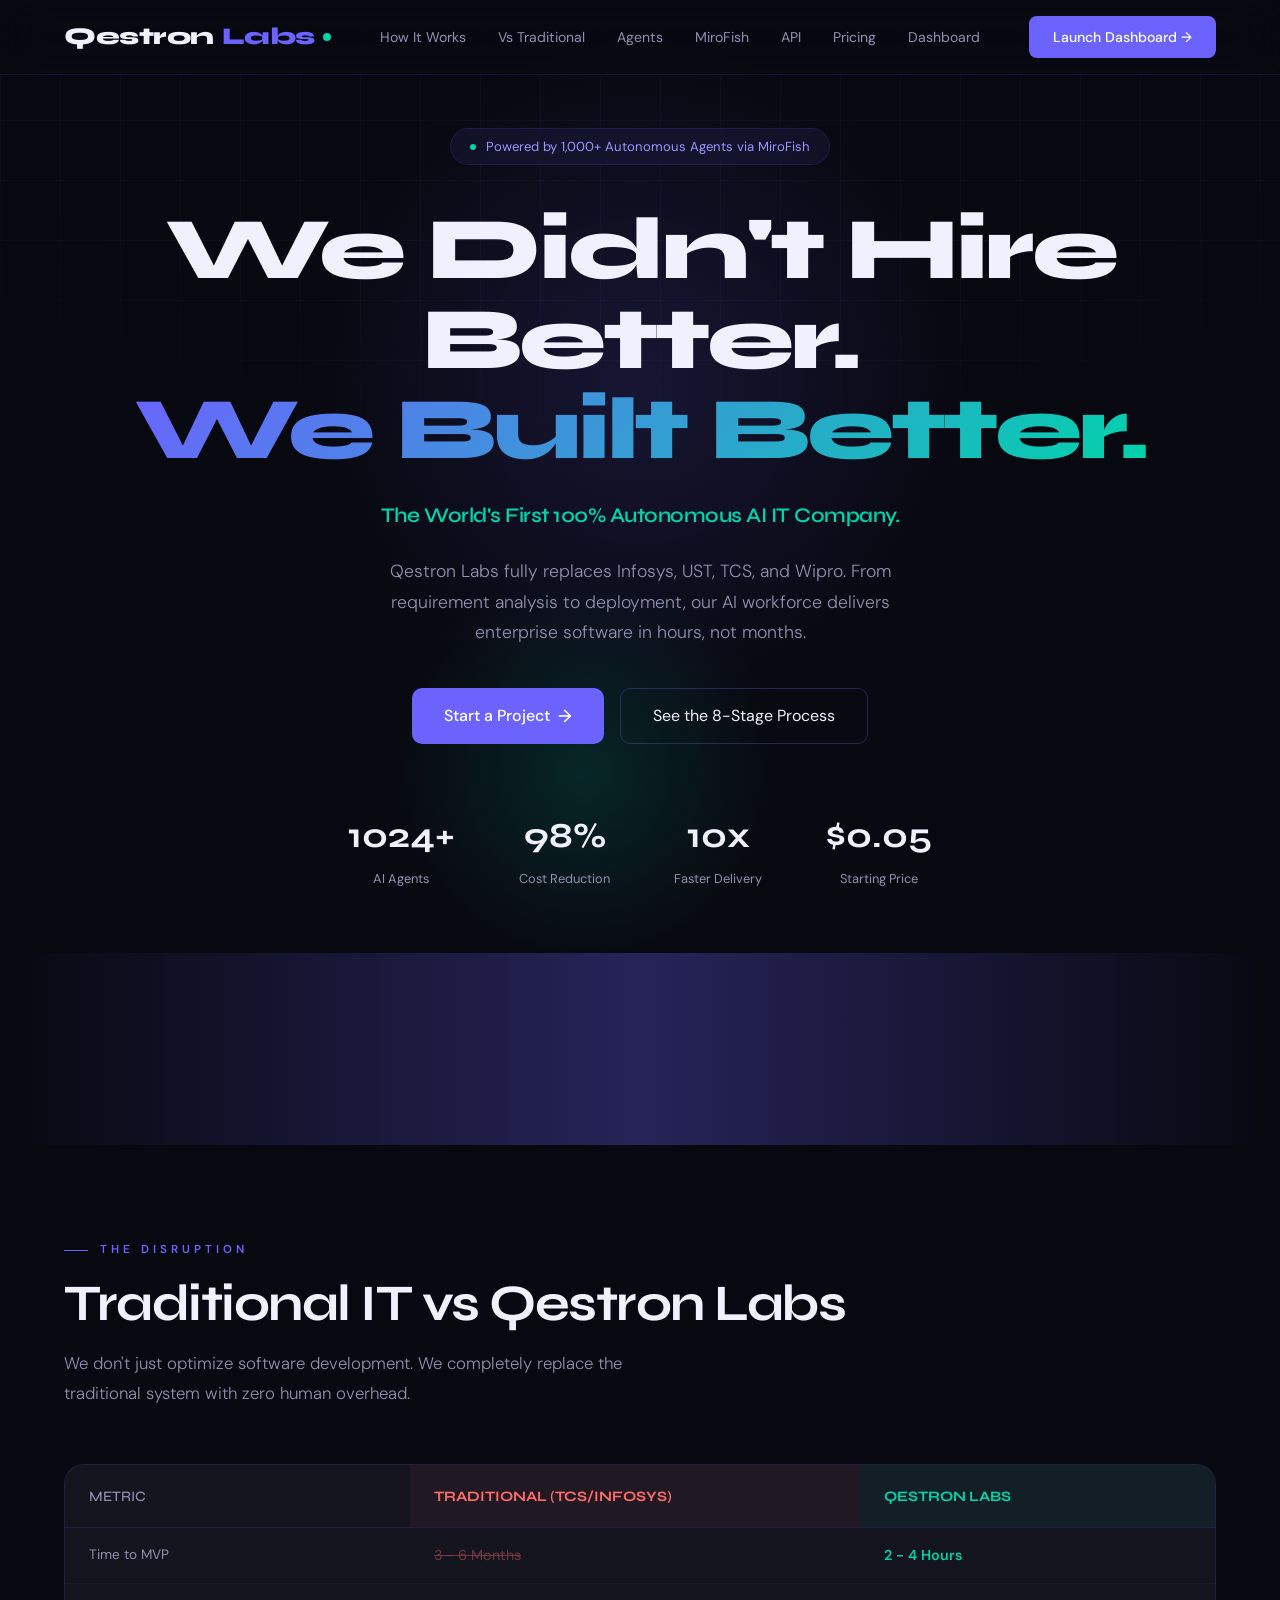
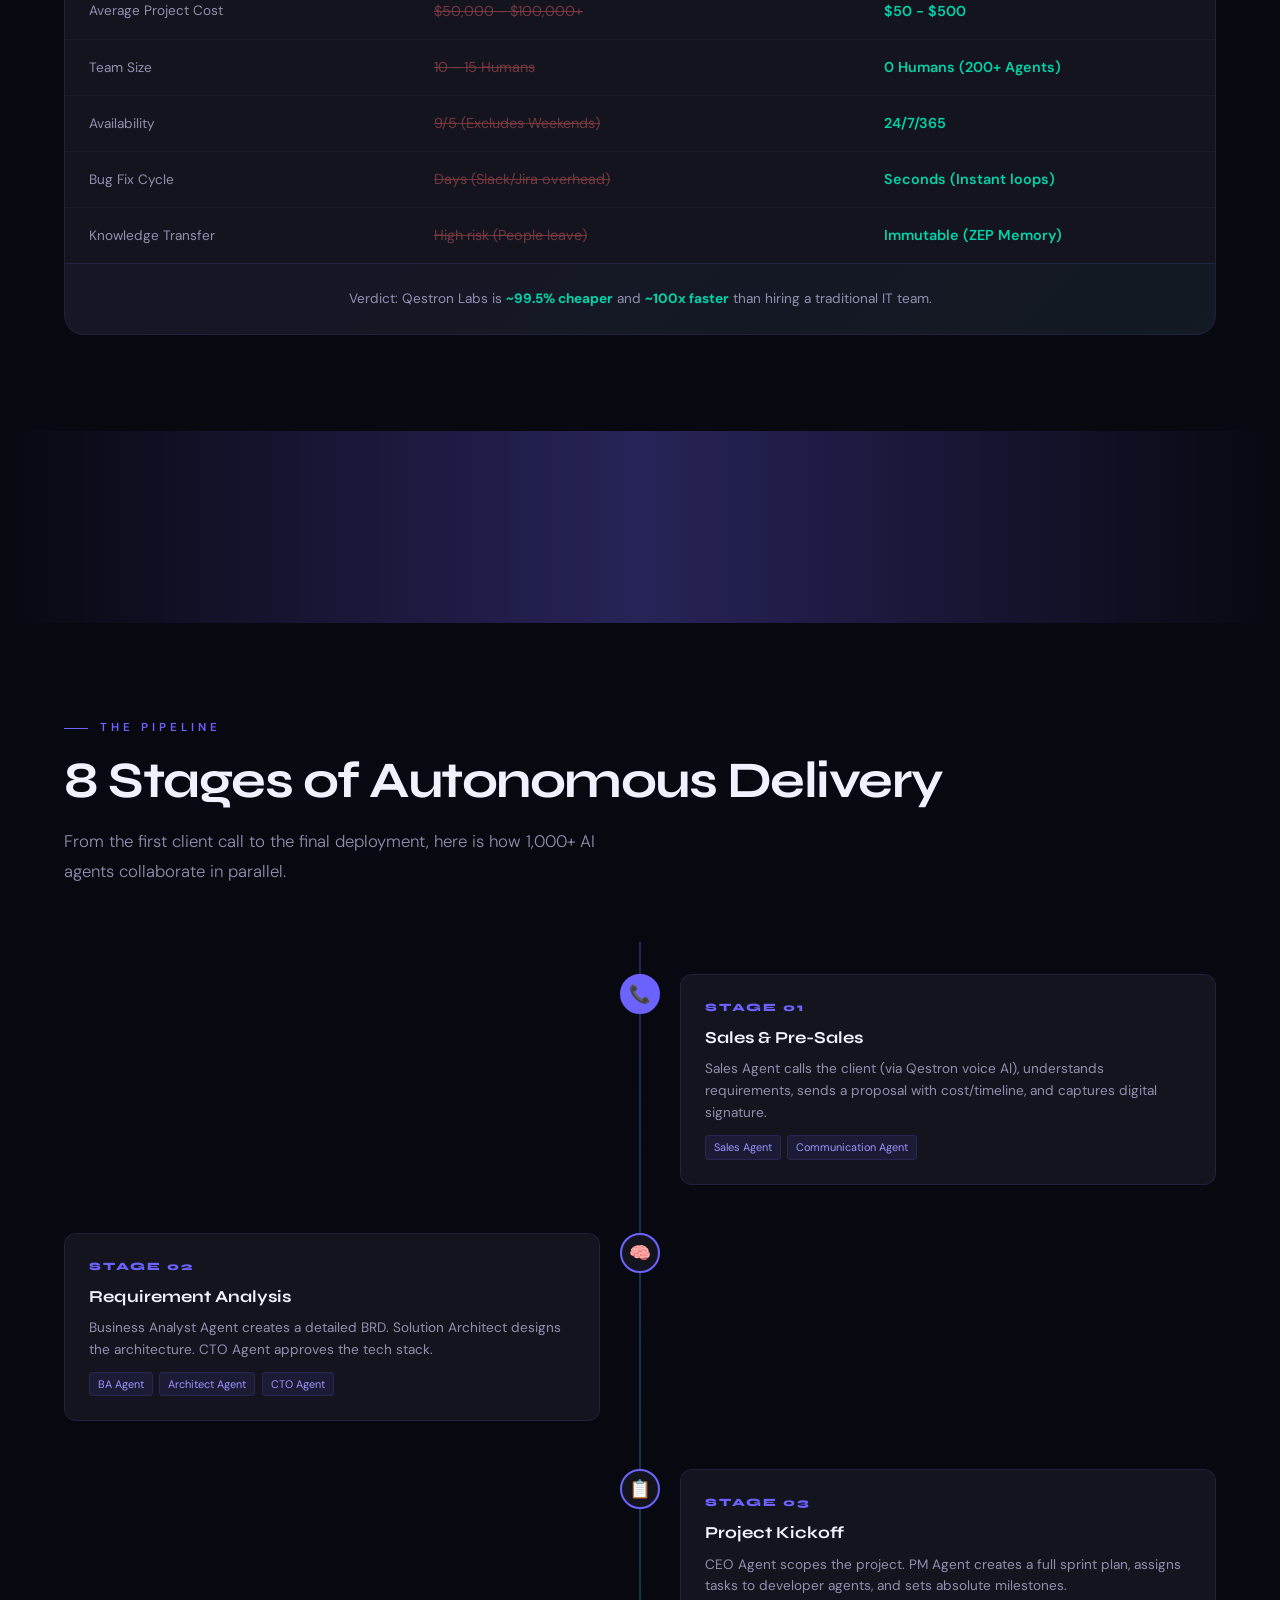
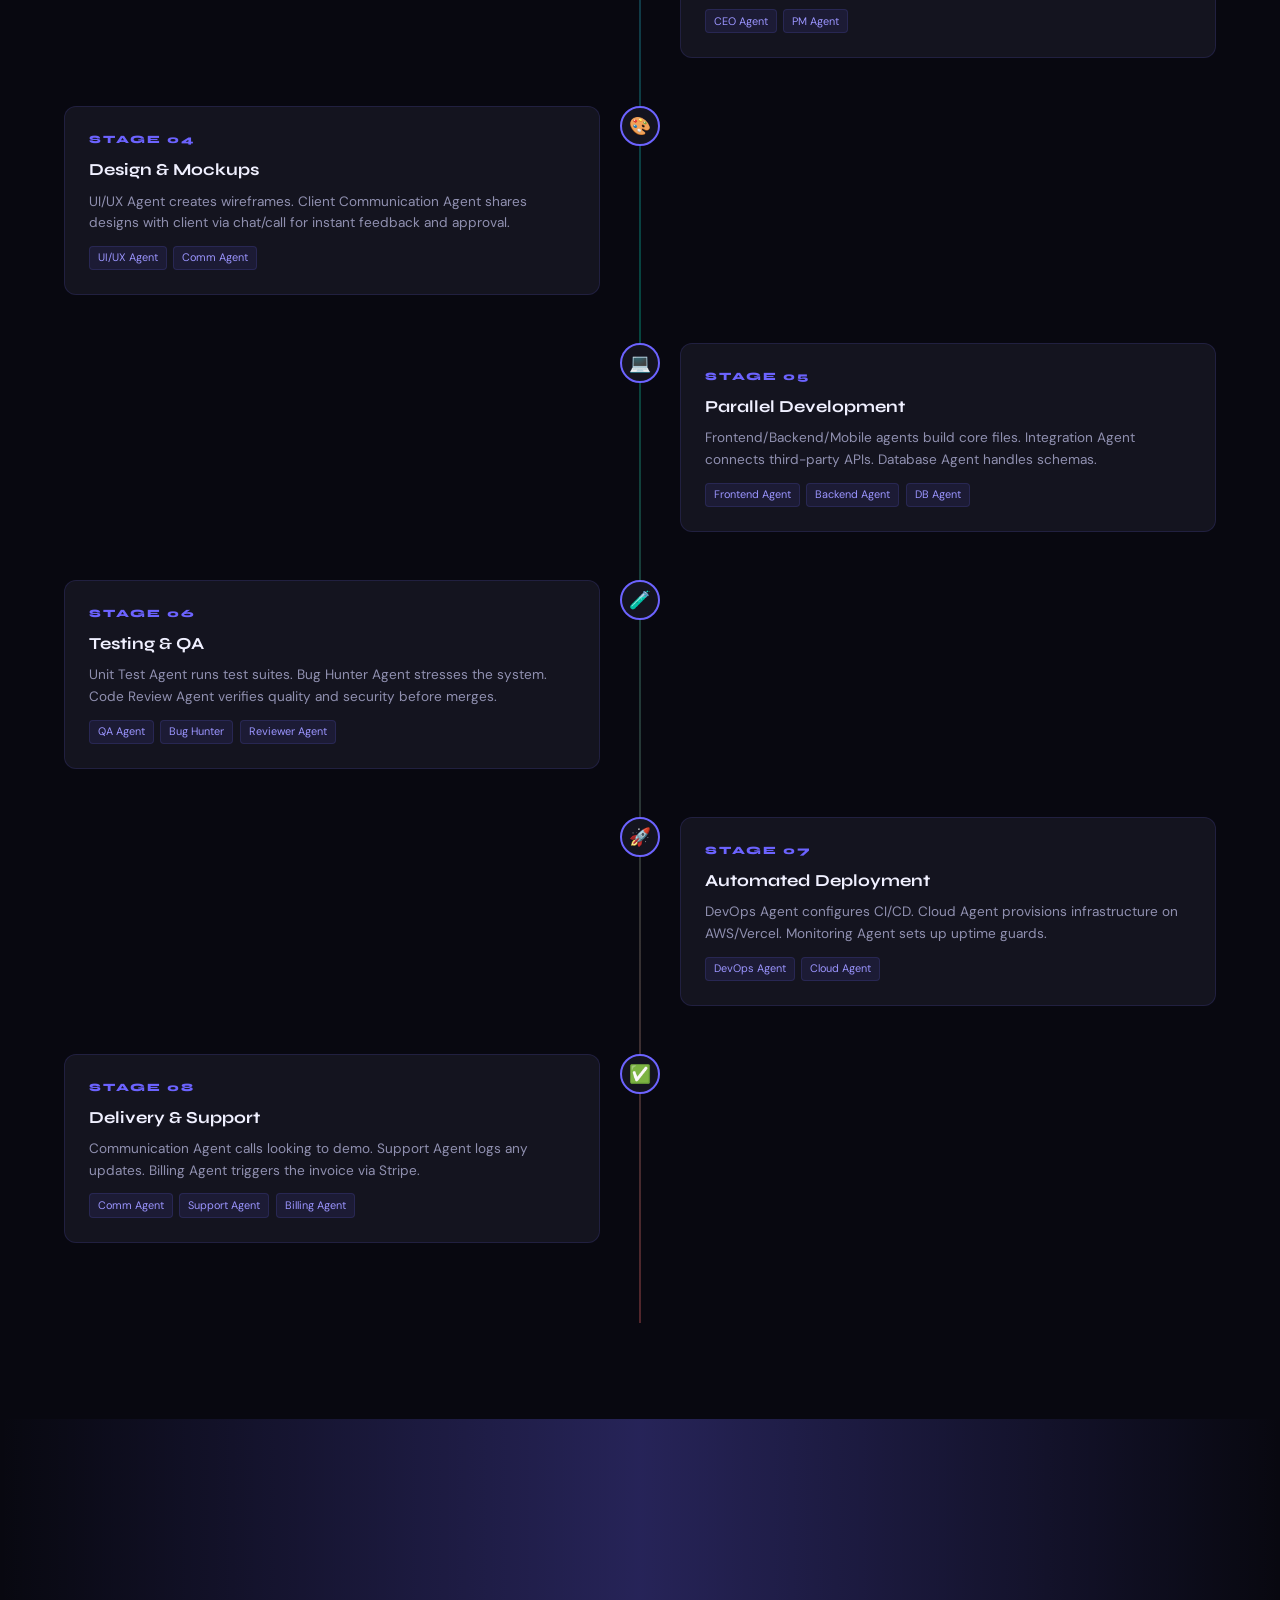
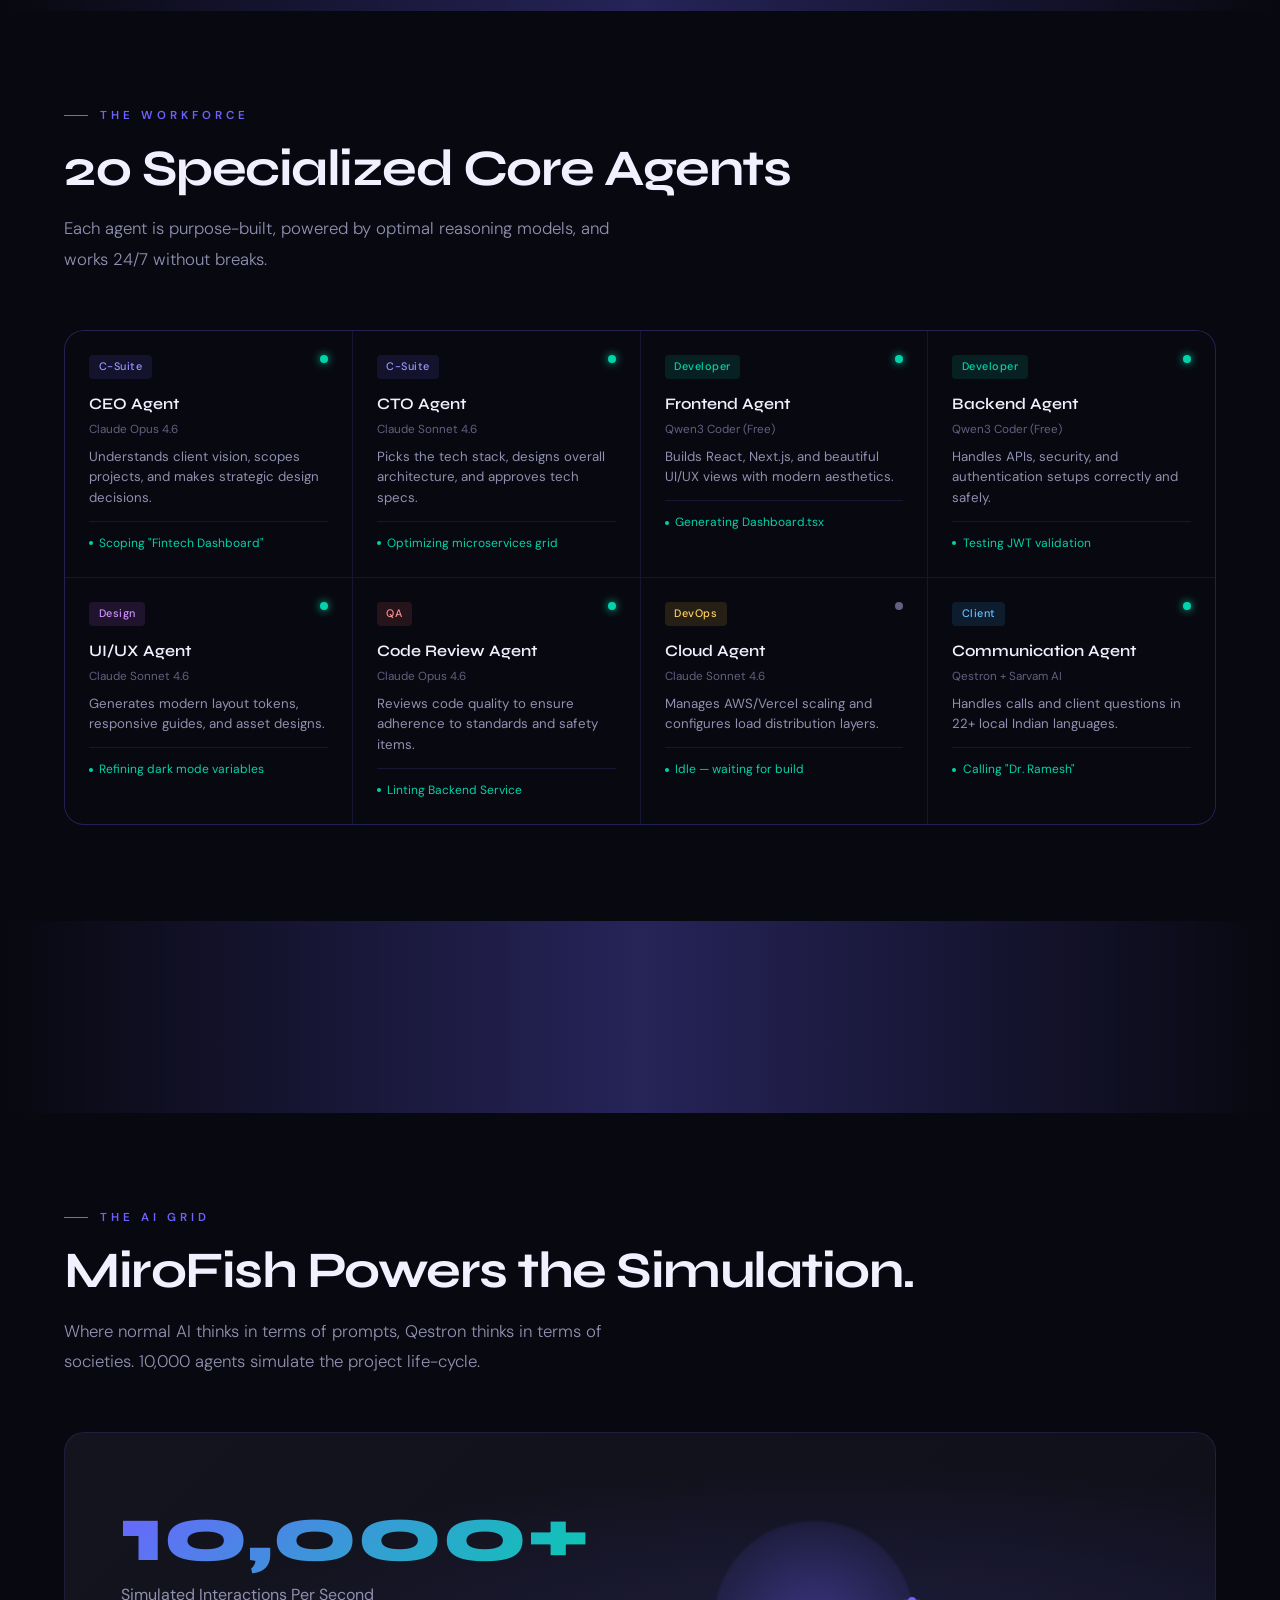
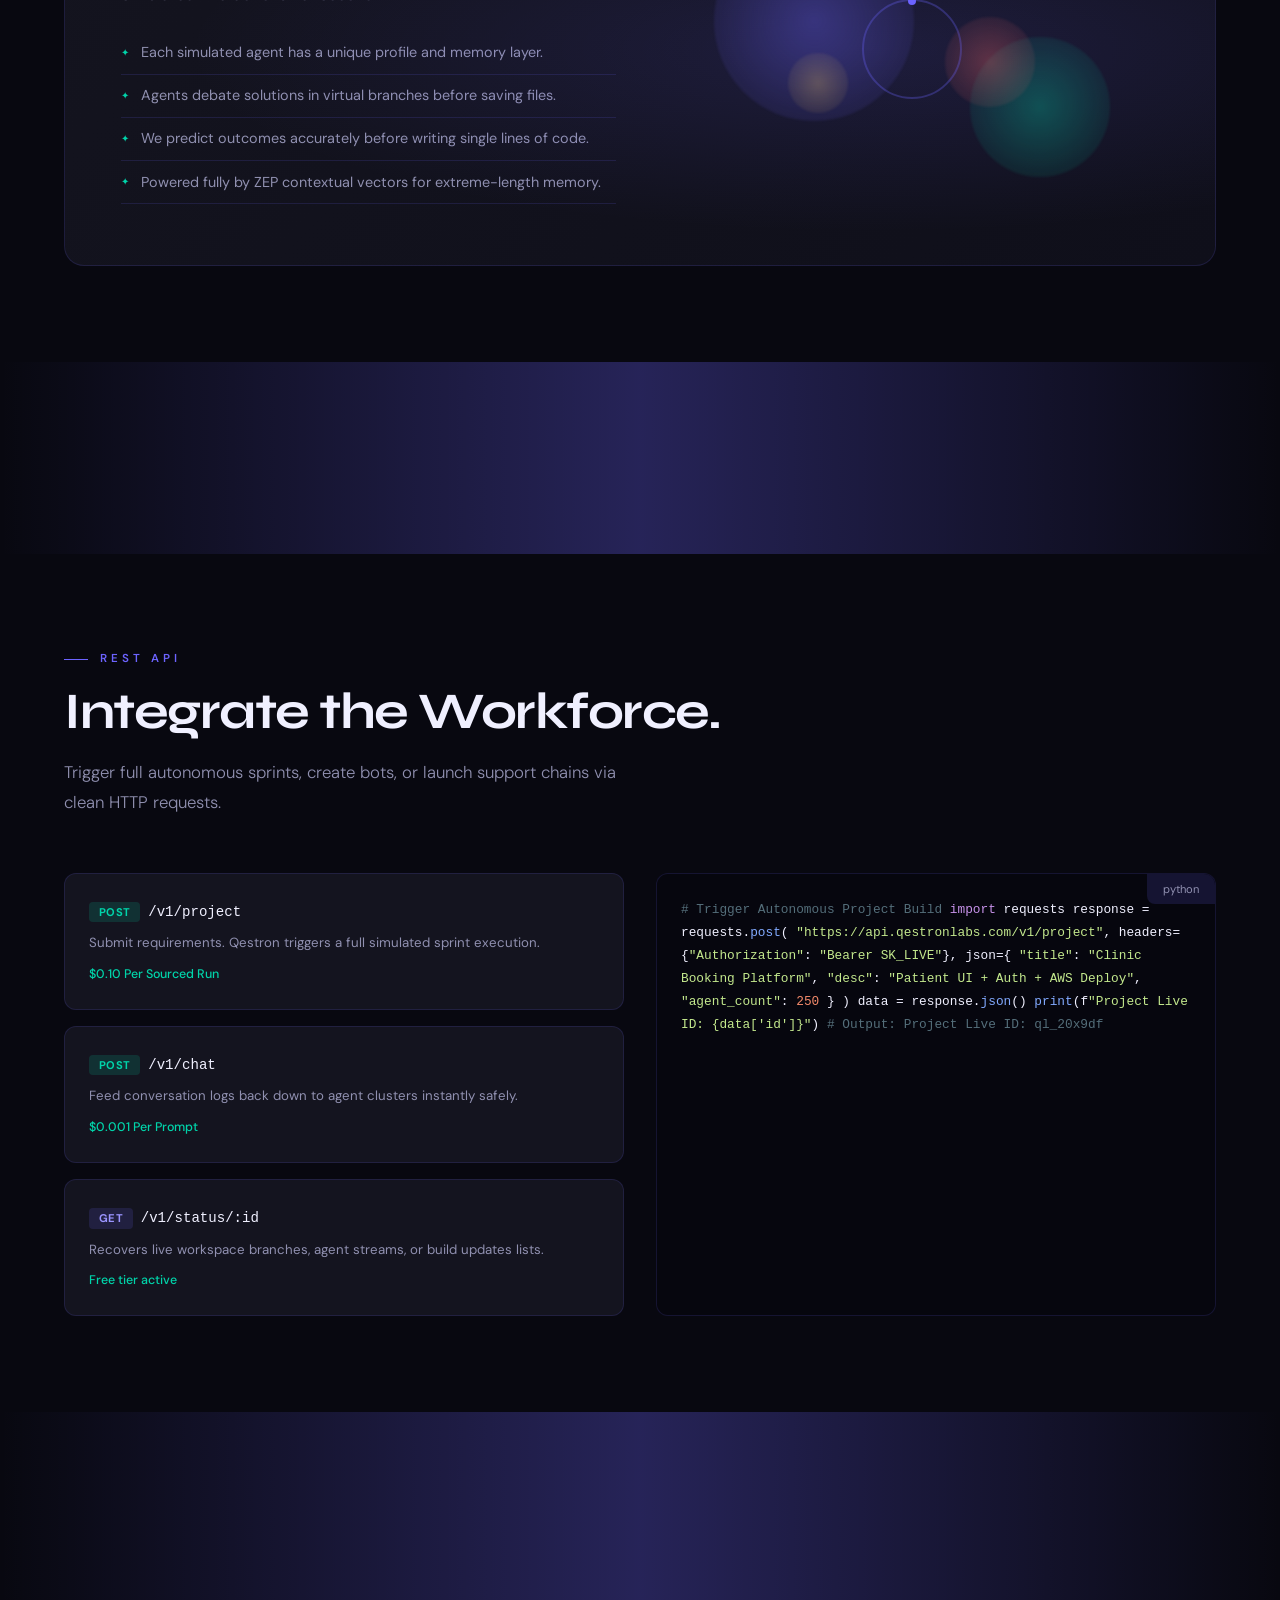
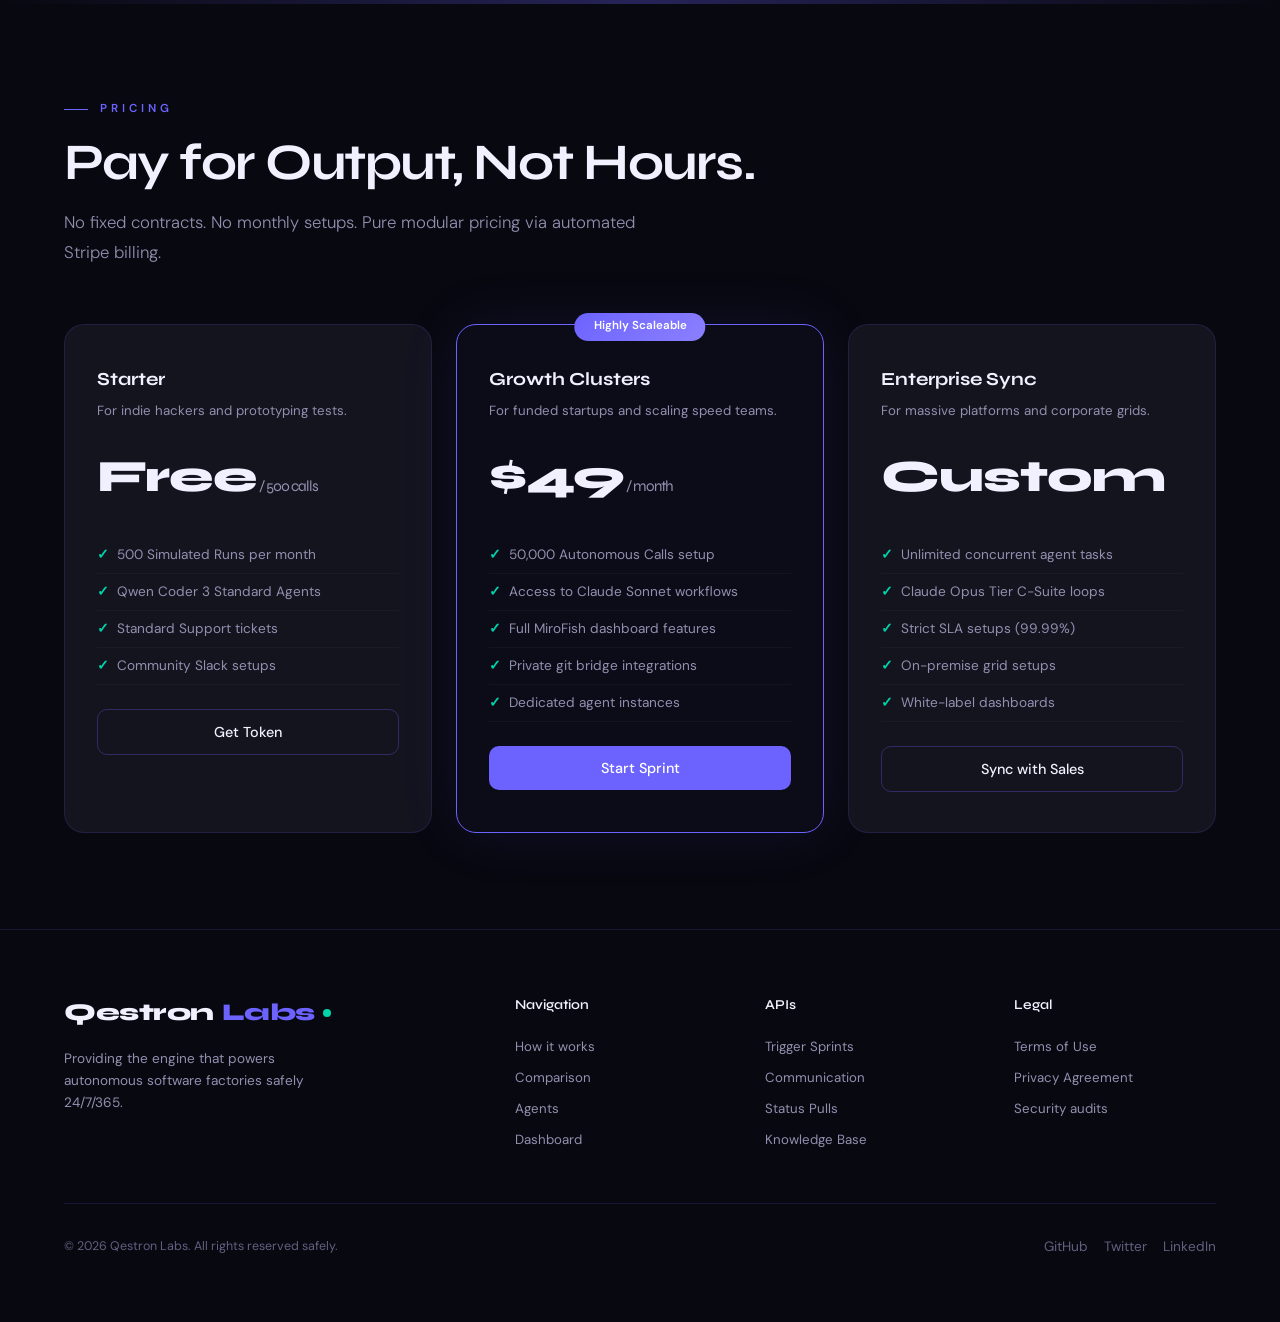
==== index.html @ b2c749b4 "Initial commit: Qestron Labs Website" ====
<!DOCTYPE html>
<html lang="en">
<head>
  <meta charset="UTF-8">
  <meta name="viewport" content="width=device-width, initial-scale=1.0">
  <title>Qestron Labs — Autonomous AI Company</title>
  <link href="https://fonts.googleapis.com/css2?family=Syne:wght@600;700;800&family=DM+Sans:ital,wght@0,300;0,400;0,500;0,700;1,300&display=swap" rel="stylesheet">
  <link rel="stylesheet" href="assets/styles.css">
  <style>
    /* Page-specific overrides or small tweaks if needed */
    .hero { min-height: 100vh; }
  </style>
</head>
<body>

  <!-- NAVIGATION -->
  <nav id="navbar">
    <a href="index.html" class="logo">Qestron<span>Labs</span><div class="logo-dot"></div></a>
    <ul class="nav-links">
      <li><a href="#how">How It Works</a></li>
      <li><a href="#compare">Vs Traditional</a></li>
      <li><a href="#agents">Agents</a></li>
      <li><a href="#mirofish">MiroFish</a></li>
      <li><a href="#api">API</a></li>
      <li><a href="#pricing">Pricing</a></li>
      <li><a href="dashboard.html">Dashboard</a></li>
    </ul>
    <a href="dashboard.html" class="nav-cta">Launch Dashboard →</a>
    <button class="mobile-toggle" onclick="toggleMobileNav()">☰</button>
  </nav>

  <!-- HERO -->
  <section class="hero" id="home">
    <div class="grid-bg"></div>
    <div class="hero-glow"></div>
    <div class="hero-glow-2"></div>
    
    <div class="hero-badge">
      <div class="dot"></div>
      <span>Powered by 1,000+ Autonomous Agents via MiroFish</span>
    </div>
    
    <h1>
      We Didn't Hire Better.<br>
      <span class="gradient-text">We Built Better.</span>
    </h1>
    
    <div class="hero-tagline">The World's First 100% Autonomous AI IT Company.</div>
    
    <p class="hero-sub">
      Qestron Labs fully replaces Infosys, UST, TCS, and Wipro. From requirement analysis to deployment, our AI workforce delivers enterprise software in hours, not months.
    </p>
    
    <div class="hero-ctas">
      <a href="dashboard.html" class="btn-primary">Start a Project <span style="font-size:1.1rem">→</span></a>
      <a href="#how" class="btn-outline">See the 8-Stage Process</a>
    </div>
    
    <div class="hero-stats">
      <div class="stat">
        <div class="stat-num"><span class="counter" data-target="1024">0</span>+</div>
        <div class="stat-label">AI Agents</div>
      </div>
      <div class="stat">
        <div class="stat-num"><span class="counter" data-target="98">0</span>%</div>
        <div class="stat-label">Cost Reduction</div>
      </div>
      <div class="stat">
        <div class="stat-num"><span class="counter" data-target="10">0</span>x</div>
        <div class="stat-label">Faster Delivery</div>
      </div>
      <div class="stat">
        <div class="stat-num">$<span style="display:inline">0.05</span></div>
        <div class="stat-label">Starting Price</div>
      </div>
    </div>
  </section>

  <section class="section-divider"></section>

  <!-- COMPARISON -->
  <section id="compare" class="reveal">
    <div class="section-label">The Disruption</div>
    <h2 class="section-title">Traditional IT vs Qestron Labs</h2>
    <p class="section-sub">We don't just optimize software development. We completely replace the traditional system with zero human overhead.</p>
    
    <div class="compare-table-wrap">
      <table class="compare-table">
        <thead>
          <tr>
            <th>METRIC</th>
            <th>TRADITIONAL (TCS/INFOSYS)</th>
            <th>QESTRON LABS</th>
          </tr>
        </thead>
        <tbody>
          <tr>
            <td>Time to MVP</td>
            <td><span class="bad">3 - 6 Months</span></td>
            <td><span class="good">2 - 4 Hours</span></td>
          </tr>
          <tr>
            <td>Average Project Cost</td>
            <td><span class="bad">$50,000 - $100,000+</span></td>
            <td><span class="good">$50 - $500</span></td>
          </tr>
          <tr>
            <td>Team Size</td>
            <td><span class="bad">10 - 15 Humans</span></td>
            <td><span class="good">0 Humans (200+ Agents)</span></td>
          </tr>
          <tr>
            <td>Availability</td>
            <td><span class="bad">9/5 (Excludes Weekends)</span></td>
            <td><span class="good">24/7/365</span></td>
          </tr>
          <tr>
            <td>Bug Fix Cycle</td>
            <td><span class="bad">Days (Slack/Jira overhead)</span></td>
            <td><span class="good">Seconds (Instant loops)</span></td>
          </tr>
          <tr>
            <td>Knowledge Transfer</td>
            <td><span class="bad">High risk (People leave)</span></td>
            <td><span class="good">Immutable (ZEP Memory)</span></td>
          </tr>
        </tbody>
      </table>
      <div class="compare-verdict">
        Verdict: Qestron Labs is <strong>~99.5% cheaper</strong> and <strong>~100x faster</strong> than hiring a traditional IT team.
      </div>
    </div>
  </section>

  <section class="section-divider"></section>

  <!-- 8-STAGE PROCESS -->
  <section id="how" class="reveal">
    <div class="section-label">The Pipeline</div>
    <h2 class="section-title">8 Stages of Autonomous Delivery</h2>
    <p class="section-sub">From the first client call to the final deployment, here is how 1,000+ AI agents collaborate in parallel.</p>
    
    <div class="timeline">
      <div class="timeline-line"></div>
      
      <!-- Stage 1 -->
      <div class="timeline-item">
        <div class="timeline-dot active">📞</div>
        <div class="timeline-content">
          <div class="timeline-num">STAGE 01</div>
          <h3 class="timeline-title">Sales & Pre-Sales</h3>
          <p class="timeline-desc">Sales Agent calls the client (via Qestron voice AI), understands requirements, sends a proposal with cost/timeline, and captures digital signature.</p>
          <div class="timeline-agents">
            <span class="timeline-agent-chip">Sales Agent</span>
            <span class="timeline-agent-chip">Communication Agent</span>
          </div>
        </div>
      </div>

      <!-- Stage 2 -->
      <div class="timeline-item">
        <div class="timeline-dot">🧠</div>
        <div class="timeline-content">
          <div class="timeline-num">STAGE 02</div>
          <h3 class="timeline-title">Requirement Analysis</h3>
          <p class="timeline-desc">Business Analyst Agent creates a detailed BRD. Solution Architect designs the architecture. CTO Agent approves the tech stack.</p>
          <div class="timeline-agents">
            <span class="timeline-agent-chip">BA Agent</span>
            <span class="timeline-agent-chip">Architect Agent</span>
            <span class="timeline-agent-chip">CTO Agent</span>
          </div>
        </div>
      </div>

      <!-- Stage 3 -->
      <div class="timeline-item">
        <div class="timeline-dot">📋</div>
        <div class="timeline-content">
          <div class="timeline-num">STAGE 03</div>
          <h3 class="timeline-title">Project Kickoff</h3>
          <p class="timeline-desc">CEO Agent scopes the project. PM Agent creates a full sprint plan, assigns tasks to developer agents, and sets absolute milestones.</p>
          <div class="timeline-agents">
            <span class="timeline-agent-chip">CEO Agent</span>
            <span class="timeline-agent-chip">PM Agent</span>
          </div>
        </div>
      </div>

      <!-- Stage 4 -->
      <div class="timeline-item">
        <div class="timeline-dot">🎨</div>
        <div class="timeline-content">
          <div class="timeline-num">STAGE 04</div>
          <h3 class="timeline-title">Design & Mockups</h3>
          <p class="timeline-desc">UI/UX Agent creates wireframes. Client Communication Agent shares designs with client via chat/call for instant feedback and approval.</p>
          <div class="timeline-agents">
            <span class="timeline-agent-chip">UI/UX Agent</span>
            <span class="timeline-agent-chip">Comm Agent</span>
          </div>
        </div>
      </div>

      <!-- Stage 5 -->
      <div class="timeline-item">
        <div class="timeline-dot">💻</div>
        <div class="timeline-content">
          <div class="timeline-num">STAGE 05</div>
          <h3 class="timeline-title">Parallel Development</h3>
          <p class="timeline-desc">Frontend/Backend/Mobile agents build core files. Integration Agent connects third-party APIs. Database Agent handles schemas.</p>
          <div class="timeline-agents">
            <span class="timeline-agent-chip">Frontend Agent</span>
            <span class="timeline-agent-chip">Backend Agent</span>
            <span class="timeline-agent-chip">DB Agent</span>
          </div>
        </div>
      </div>

      <!-- Stage 6 -->
      <div class="timeline-item">
        <div class="timeline-dot">🧪</div>
        <div class="timeline-content">
          <div class="timeline-num">STAGE 06</div>
          <h3 class="timeline-title">Testing & QA</h3>
          <p class="timeline-desc">Unit Test Agent runs test suites. Bug Hunter Agent stresses the system. Code Review Agent verifies quality and security before merges.</p>
          <div class="timeline-agents">
            <span class="timeline-agent-chip">QA Agent</span>
            <span class="timeline-agent-chip">Bug Hunter</span>
            <span class="timeline-agent-chip">Reviewer Agent</span>
          </div>
        </div>
      </div>

      <!-- Stage 7 -->
      <div class="timeline-item">
        <div class="timeline-dot">🚀</div>
        <div class="timeline-content">
          <div class="timeline-num">STAGE 07</div>
          <h3 class="timeline-title">Automated Deployment</h3>
          <p class="timeline-desc">DevOps Agent configures CI/CD. Cloud Agent provisions infrastructure on AWS/Vercel. Monitoring Agent sets up uptime guards.</p>
          <div class="timeline-agents">
            <span class="timeline-agent-chip">DevOps Agent</span>
            <span class="timeline-agent-chip">Cloud Agent</span>
          </div>
        </div>
      </div>

      <!-- Stage 8 -->
      <div class="timeline-item">
        <div class="timeline-dot">✅</div>
        <div class="timeline-content">
          <div class="timeline-num">STAGE 08</div>
          <h3 class="timeline-title">Delivery & Support</h3>
          <p class="timeline-desc">Communication Agent calls looking to demo. Support Agent logs any updates. Billing Agent triggers the invoice via Stripe.</p>
          <div class="timeline-agents">
            <span class="timeline-agent-chip">Comm Agent</span>
            <span class="timeline-agent-chip">Support Agent</span>
            <span class="timeline-agent-chip">Billing Agent</span>
          </div>
        </div>
      </div>

    </div>
  </section>

  <section class="section-divider"></section>

  <!-- AGENT GRID -->
  <section id="agents" class="reveal">
    <div class="section-label">The Workforce</div>
    <h2 class="section-title">20 Specialized Core Agents</h2>
    <p class="section-sub">Each agent is purpose-built, powered by optimal reasoning models, and works 24/7 without breaks.</p>
    
    <div class="agents-grid">
      <!-- C-Suite -->
      <div class="agent-card">
        <div class="agent-header">
          <span class="agent-tag tag-csuite">C-Suite</span>
          <div class="agent-status-dot dot-active"></div>
        </div>
        <div class="agent-name">CEO Agent</div>
        <div class="agent-model">Claude Opus 4.6</div>
        <div class="agent-desc">Understands client vision, scopes projects, and makes strategic design decisions.</div>
        <div class="agent-task-live">Scoping "Fintech Dashboard"</div>
      </div>

      <div class="agent-card">
        <div class="agent-header">
          <span class="agent-tag tag-csuite">C-Suite</span>
          <div class="agent-status-dot dot-active"></div>
        </div>
        <div class="agent-name">CTO Agent</div>
        <div class="agent-model">Claude Sonnet 4.6</div>
        <div class="agent-desc">Picks the tech stack, designs overall architecture, and approves tech specs.</div>
        <div class="agent-task-live">Optimizing microservices grid</div>
      </div>

      <!-- Developers -->
      <div class="agent-card">
        <div class="agent-header">
          <span class="agent-tag tag-dev">Developer</span>
          <div class="agent-status-dot dot-active"></div>
        </div>
        <div class="agent-name">Frontend Agent</div>
        <div class="agent-model">Qwen3 Coder (Free)</div>
        <div class="agent-desc">Builds React, Next.js, and beautiful UI/UX views with modern aesthetics.</div>
        <div class="agent-task-live">Generating Dashboard.tsx</div>
      </div>

      <div class="agent-card">
        <div class="agent-header">
          <span class="agent-tag tag-dev">Developer</span>
          <div class="agent-status-dot dot-active"></div>
        </div>
        <div class="agent-name">Backend Agent</div>
        <div class="agent-model">Qwen3 Coder (Free)</div>
        <div class="agent-desc">Handles APIs, security, and authentication setups correctly and safely.</div>
        <div class="agent-task-live">Testing JWT validation</div>
      </div>

      <div class="agent-card">
        <div class="agent-header">
          <span class="agent-tag tag-design">Design</span>
          <div class="agent-status-dot dot-active"></div>
        </div>
        <div class="agent-name">UI/UX Agent</div>
        <div class="agent-model">Claude Sonnet 4.6</div>
        <div class="agent-desc">Generates modern layout tokens, responsive guides, and asset designs.</div>
        <div class="agent-task-live">Refining dark mode variables</div>
      </div>

      <div class="agent-card">
        <div class="agent-header">
          <span class="agent-tag tag-qa">QA</span>
          <div class="agent-status-dot dot-active"></div>
        </div>
        <div class="agent-name">Code Review Agent</div>
        <div class="agent-model">Claude Opus 4.6</div>
        <div class="agent-desc">Reviews code quality to ensure adherence to standards and safety items.</div>
        <div class="agent-task-live">Linting Backend Service</div>
      </div>

      <div class="agent-card">
        <div class="agent-header">
          <span class="agent-tag tag-devops">DevOps</span>
          <div class="agent-status-dot dot-idle"></div>
        </div>
        <div class="agent-name">Cloud Agent</div>
        <div class="agent-model">Claude Sonnet 4.6</div>
        <div class="agent-desc">Manages AWS/Vercel scaling and configures load distribution layers.</div>
        <div class="agent-task-live">Idle — waiting for build</div>
      </div>

      <div class="agent-card">
        <div class="agent-header">
          <span class="agent-tag tag-client">Client</span>
          <div class="agent-status-dot dot-active"></div>
        </div>
        <div class="agent-name">Communication Agent</div>
        <div class="agent-model">Qestron + Sarvam AI</div>
        <div class="agent-desc">Handles calls and client questions in 22+ local Indian languages.</div>
        <div class="agent-task-live">Calling "Dr. Ramesh"</div>
      </div>
    </div>
  </section>

  <section class="section-divider"></section>

  <!-- MIROFISH ENGINE -->
  <section id="mirofish" class="reveal">
    <div class="section-label">The AI Grid</div>
    <h2 class="section-title">MiroFish Powers the Simulation.</h2>
    <p class="section-sub">Where normal AI thinks in terms of prompts, Qestron thinks in terms of societies. 10,000 agents simulate the project life-cycle.</p>
    
    <div class="miro-box">
      <div>
        <div class="miro-count">10,000+</div>
        <div class="miro-label">Simulated Interactions Per Second</div>
        <ul class="miro-features">
          <li>Each simulated agent has a unique profile and memory layer.</li>
          <li>Agents debate solutions in virtual branches before saving files.</li>
          <li>We predict outcomes accurately before writing single lines of code.</li>
          <li>Powered fully by ZEP contextual vectors for extreme-length memory.</li>
        </ul>
      </div>
      <div class="miro-visual">
        <div class="miro-orb orb1"></div>
        <div class="miro-orb orb2"></div>
        <div class="miro-orb orb3"></div>
        <div class="miro-orb orb4"></div>
        <div class="miro-center-ring"></div>
      </div>
    </div>
  </section>

  <section class="section-divider"></section>

  <!-- API SECTION -->
  <section id="api" class="reveal">
    <div class="section-label">REST API</div>
    <h2 class="section-title">Integrate the Workforce.</h2>
    <p class="section-sub">Trigger full autonomous sprints, create bots, or launch support chains via clean HTTP requests.</p>
    
    <div class="api-grid">
      <div>
        <div class="api-card" style="margin-bottom: 1rem;">
          <div><span class="api-method method-post">POST</span><span class="api-endpoint">/v1/project</span></div>
          <p class="api-desc">Submit requirements. Qestron triggers a full simulated sprint execution.</p>
          <div class="api-price">$0.10 Per Sourced Run</div>
        </div>
        <div class="api-card" style="margin-bottom: 1rem;">
          <div><span class="api-method method-post">POST</span><span class="api-endpoint">/v1/chat</span></div>
          <p class="api-desc">Feed conversation logs back down to agent clusters instantly safely.</p>
          <div class="api-price">$0.001 Per Prompt</div>
        </div>
        <div class="api-card">
          <div><span class="api-method method-get">GET</span><span class="api-endpoint">/v1/status/:id</span></div>
          <p class="api-desc">Recovers live workspace branches, agent streams, or build updates lists.</p>
          <div class="api-price">Free tier active</div>
        </div>
      </div>
      
      <div class="code-block">
        <div class="lang-tab">python</div>
<span class="c-comment"># Trigger Autonomous Project Build</span>
<span class="c-keyword">import</span> requests

response = requests.<span class="c-func">post</span>(
  <span class="c-str">"https://api.qestronlabs.com/v1/project"</span>,
  headers={<span class="c-str">"Authorization"</span>: <span class="c-str">"Bearer SK_LIVE"</span>},
  json={
    <span class="c-str">"title"</span>: <span class="c-str">"Clinic Booking Platform"</span>,
    <span class="c-str">"desc"</span>: <span class="c-str">"Patient UI + Auth + AWS Deploy"</span>,
    <span class="c-str">"agent_count"</span>: <span class="c-const">250</span>
  }
)

data = response.<span class="c-func">json</span>()
<span class="c-func">print</span>(f<span class="c-str">"Project Live ID: {data['id']}"</span>)
<span class="c-comment"># Output: Project Live ID: ql_20x9df</span>
      </div>
    </div>
  </section>

  <section class="section-divider"></section>

  <!-- PRICING -->
  <section id="pricing" class="reveal">
    <div class="section-label">Pricing</div>
    <h2 class="section-title">Pay for Output, Not Hours.</h2>
    <p class="section-sub">No fixed contracts. No monthly setups. Pure modular pricing via automated Stripe billing.</p>
    
    <div class="pricing-grid">
      <div class="pricing-card">
        <div class="pricing-name">Starter</div>
        <p class="pricing-desc">For indie hackers and prototyping tests.</p>
        <div class="pricing-price">Free<span> / 500 calls</span></div>
        <ul class="pricing-features">
          <li>500 Simulated Runs per month</li>
          <li>Qwen Coder 3 Standard Agents</li>
          <li>Standard Support tickets</li>
          <li>Community Slack setups</li>
        </ul>
        <button class="pricing-btn outline">Get Token</button>
      </div>

      <div class="pricing-card featured">
        <div class="featured-badge">Highly Scaleable</div>
        <div class="pricing-name">Growth Clusters</div>
        <p class="pricing-desc">For funded startups and scaling speed teams.</p>
        <div class="pricing-price">$49<span> / month</span></div>
        <ul class="pricing-features">
          <li>50,000 Autonomous Calls setup</li>
          <li>Access to Claude Sonnet workflows</li>
          <li>Full MiroFish dashboard features</li>
          <li>Private git bridge integrations</li>
          <li>Dedicated agent instances</li>
        </ul>
        <button class="pricing-btn primary">Start Sprint</button>
      </div>

      <div class="pricing-card">
        <div class="pricing-name">Enterprise Sync</div>
        <p class="pricing-desc">For massive platforms and corporate grids.</p>
        <div class="pricing-price">Custom</div>
        <ul class="pricing-features">
          <li>Unlimited concurrent agent tasks</li>
          <li>Claude Opus Tier C-Suite loops</li>
          <li>Strict SLA setups (99.99%)</li>
          <li>On-premise grid setups</li>
          <li>White-label dashboards</li>
        </ul>
        <button class="pricing-btn outline">Sync with Sales</button>
      </div>
    </div>
  </section>

  <!-- FOOTER -->
  <footer>
    <div class="footer-grid">
      <div class="footer-brand">
        <a href="#" class="logo">Qestron<span>Labs</span><div class="logo-dot"></div></a>
        <p>Providing the engine that powers autonomous software factories safely 24/7/365.</p>
      </div>
      <div class="footer-col">
        <h4>Navigation</h4>
        <a href="#how">How it works</a>
        <a href="#compare">Comparison</a>
        <a href="#agents">Agents</a>
        <a href="dashboard.html">Dashboard</a>
      </div>
      <div class="footer-col">
        <h4>APIs</h4>
        <a href="#api">Trigger Sprints</a>
        <a href="#api">Communication</a>
        <a href="#api">Status Pulls</a>
        <a href="#">Knowledge Base</a>
      </div>
      <div class="footer-col">
        <h4>Legal</h4>
        <a href="#">Terms of Use</a>
        <a href="#">Privacy Agreement</a>
        <a href="#">Security audits</a>
      </div>
    </div>
    <div class="footer-bottom">
      <div class="footer-copy">© 2026 Qestron Labs. All rights reserved safely.</div>
      <div class="footer-socials">
        <a href="#">GitHub</a>
        <a href="#">Twitter</a>
        <a href="#">LinkedIn</a>
      </div>
    </div>
  </footer>

  <script>
    /* Continuous Navbar Color Shifters */
    window.addEventListener('scroll', () => {
      const nav = document.getElementById('navbar');
      if (window.scrollY > 40) { nav.classList.add('scrolled'); } 
      else { nav.classList.remove('scrolled'); }
    });

    /* Basic Reveal Actions on Scroll */
    const revealers = document.querySelectorAll('.reveal');
    const observer = new IntersectionObserver(entries => {
      entries.forEach(entry => {
        if (entry.isIntersecting) { entry.target.classList.add('visible'); }
      });
    }, { threshold: 0.1 });
    revealers.forEach(r => observer.observe(r));

    /* Simple Counters logic for Hero numbers view */
    const counters = document.querySelectorAll('.counter');
    counters.forEach(counter => {
      const target = +counter.getAttribute('data-target');
      const increment = target / 100;
      const updateCount = () => {
        const count = +counter.innerText;
        if (count < target) {
          counter.innerText = Math.ceil(count + increment);
          setTimeout(updateCount, 15);
        } else { counter.innerText = target; }
      }
      observer.observe(counter);
      /* Trigger manually for hero view instantly */
      updateCount();
    });

    function toggleMobileNav() {
      const links = document.querySelector('.nav-links');
      links.style.display = links.style.display === 'flex' ? 'none' : 'flex';
    }
  </script>

</body>
</html>
---- assets/styles.css ----
/* ============================================
   QESTRON LABS — Global Design System
   ============================================ */

/* VARIABLES */
:root {
  --bg: #080810;
  --bg2: #0f0f1a;
  --bg3: #14141f;
  --bg4: #1a1a2e;
  --accent: #6c63ff;
  --accent-light: #9b95ff;
  --accent2: #00d4aa;
  --accent3: #ff6b6b;
  --accent4: #ffd060;
  --text: #f0f0ff;
  --text2: #9090b0;
  --text3: #606080;
  --border: rgba(108,99,255,0.15);
  --border2: rgba(108,99,255,0.3);
  --card: rgba(255,255,255,0.03);
  --card-hover: rgba(255,255,255,0.06);
  --glow-purple: rgba(108,99,255,0.15);
  --glow-teal: rgba(0,212,170,0.15);
  --glow-coral: rgba(255,107,107,0.15);
  --radius: 12px;
  --radius-lg: 20px;
  --transition: 0.3s cubic-bezier(0.4, 0, 0.2, 1);
}

/* RESET */
*, *::before, *::after { margin: 0; padding: 0; box-sizing: border-box; }
html { scroll-behavior: smooth; }
body {
  background: var(--bg);
  color: var(--text);
  font-family: 'DM Sans', sans-serif;
  overflow-x: hidden;
  line-height: 1.6;
  -webkit-font-smoothing: antialiased;
}

/* ANIMATIONS */
@keyframes pulse { 0%,100%{opacity:1;transform:scale(1)} 50%{opacity:0.4;transform:scale(0.95)} }
@keyframes float { 0%,100%{transform:translateY(0)} 50%{transform:translateY(-20px)} }
@keyframes float-slow { 0%,100%{transform:translateY(0) rotate(0deg)} 50%{transform:translateY(-30px) rotate(5deg)} }
@keyframes glow-pulse { 0%,100%{opacity:0.5} 50%{opacity:1} }
@keyframes slide-up { from{opacity:0;transform:translateY(40px)} to{opacity:1;transform:translateY(0)} }
@keyframes count-up { from{opacity:0;transform:translateY(20px)} to{opacity:1;transform:translateY(0)} }
@keyframes shimmer { 0%{background-position:-200% 0} 100%{background-position:200% 0} }
@keyframes rotate-slow { from{transform:rotate(0deg)} to{transform:rotate(360deg)} }
@keyframes blink { 0%,100%{opacity:1} 50%{opacity:0} }
@keyframes dash { to{stroke-dashoffset:0} }
@keyframes fade-in { from{opacity:0} to{opacity:1} }
@keyframes scale-in { from{opacity:0;transform:scale(0.9)} to{opacity:1;transform:scale(1)} }
@keyframes typing { from{width:0} to{width:100%} }
@keyframes gradient-shift { 0%{background-position:0% 50%} 50%{background-position:100% 50%} 100%{background-position:0% 50%} }

/* Scroll reveal */
.reveal { opacity: 0; transform: translateY(30px); transition: opacity 0.8s var(--transition), transform 0.8s var(--transition); }
.reveal.visible { opacity: 1; transform: translateY(0); }

/* ============================================
   NAVIGATION
   ============================================ */
nav {
  position: fixed; top: 0; left: 0; right: 0; z-index: 1000;
  padding: 1rem 4rem;
  display: flex; align-items: center; justify-content: space-between;
  border-bottom: 1px solid var(--border);
  backdrop-filter: blur(24px) saturate(180%);
  background: rgba(8,8,16,0.75);
  transition: var(--transition);
}
nav.scrolled { padding: 0.7rem 4rem; background: rgba(8,8,16,0.95); }
.logo {
  font-family: 'Syne', sans-serif; font-weight: 800; font-size: 1.5rem;
  color: var(--text); letter-spacing: -0.5px; text-decoration: none; display: flex; align-items: center; gap: 0.5rem;
}
.logo span { color: var(--accent); }
.logo-dot { width: 8px; height: 8px; background: var(--accent2); border-radius: 50%; animation: pulse 2s infinite; }
.nav-links { display: flex; gap: 2rem; list-style: none; align-items: center; }
.nav-links a {
  color: var(--text2); text-decoration: none; font-size: 0.88rem; font-weight: 400;
  transition: color var(--transition); position: relative; padding: 0.3rem 0;
}
.nav-links a::after {
  content: ''; position: absolute; bottom: 0; left: 0; width: 0; height: 1.5px;
  background: var(--accent); transition: width var(--transition);
}
.nav-links a:hover { color: var(--text); }
.nav-links a:hover::after { width: 100%; }
.nav-links a.active { color: var(--accent); }
.nav-links a.active::after { width: 100%; }
.nav-cta {
  background: var(--accent); color: white; border: none;
  padding: 0.6rem 1.5rem; border-radius: 8px;
  font-family: 'DM Sans', sans-serif; font-size: 0.88rem; font-weight: 500;
  cursor: pointer; text-decoration: none; transition: all var(--transition);
  display: inline-flex; align-items: center; gap: 0.4rem;
}
.nav-cta:hover { transform: translateY(-1px); box-shadow: 0 4px 20px rgba(108,99,255,0.4); }
.mobile-toggle { display: none; background: none; border: none; color: var(--text); font-size: 1.5rem; cursor: pointer; }

/* ============================================
   BUTTONS
   ============================================ */
.btn-primary {
  background: var(--accent); color: white;
  padding: 0.85rem 2rem; border-radius: 10px;
  font-size: 1rem; font-weight: 500; text-decoration: none;
  font-family: 'DM Sans', sans-serif;
  transition: all var(--transition);
  display: inline-flex; align-items: center; gap: 0.5rem;
  border: none; cursor: pointer;
}
.btn-primary:hover { transform: translateY(-2px); box-shadow: 0 8px 30px rgba(108,99,255,0.4); }
.btn-outline {
  background: transparent; color: var(--text);
  padding: 0.85rem 2rem; border-radius: 10px;
  font-size: 1rem; border: 1px solid var(--border2);
  text-decoration: none; font-family: 'DM Sans', sans-serif;
  transition: all var(--transition);
  display: inline-flex; align-items: center; gap: 0.5rem;
  cursor: pointer;
}
.btn-outline:hover { border-color: var(--accent); color: var(--accent); transform: translateY(-2px); }
.btn-ghost {
  background: transparent; color: var(--accent); border: none;
  padding: 0.5rem 1rem; font-size: 0.9rem; cursor: pointer;
  font-family: 'DM Sans', sans-serif; transition: color var(--transition);
}
.btn-ghost:hover { color: var(--accent-light); }

/* ============================================
   SECTION GLOBALS
   ============================================ */
section { padding: 6rem 4rem; max-width: 1280px; margin: 0 auto; }
.section-label {
  font-size: 0.72rem; font-weight: 600; letter-spacing: 4px;
  color: var(--accent); text-transform: uppercase; margin-bottom: 1rem;
  display: flex; align-items: center; gap: 0.75rem;
}
.section-label::before { content: ''; width: 24px; height: 1px; background: var(--accent); }
.section-title {
  font-family: 'Syne', sans-serif; font-size: clamp(2rem, 4vw, 3.2rem);
  font-weight: 700; letter-spacing: -1.5px; line-height: 1.1; margin-bottom: 1rem;
}
.section-sub {
  color: var(--text2); font-size: 1.05rem; line-height: 1.8;
  max-width: 580px; font-weight: 300; margin-bottom: 3.5rem;
}
.section-divider {
  width: 100%; height: 1px;
  background: linear-gradient(90deg, transparent, var(--border2), transparent);
  margin: 0;
}

/* ============================================
   HERO
   ============================================ */
.hero {
  min-height: 100vh; display: flex; flex-direction: column;
  align-items: center; justify-content: center; text-align: center;
  padding: 8rem 2rem 4rem; position: relative; overflow: hidden;
}
.grid-bg {
  position: absolute; inset: 0;
  background-image:
    linear-gradient(rgba(108,99,255,0.06) 1px, transparent 1px),
    linear-gradient(90deg, rgba(108,99,255,0.06) 1px, transparent 1px);
  background-size: 60px 60px;
  pointer-events: none;
  mask-image: radial-gradient(ellipse 80% 50% at 50% 0%, black 70%, transparent);
}
.hero-glow {
  position: absolute; width: 800px; height: 800px;
  background: radial-gradient(circle, var(--glow-purple) 0%, transparent 60%);
  top: 40%; left: 50%; transform: translate(-50%, -50%);
  pointer-events: none; animation: glow-pulse 5s ease-in-out infinite;
}
.hero-glow-2 {
  position: absolute; width: 400px; height: 400px;
  background: radial-gradient(circle, var(--glow-teal) 0%, transparent 70%);
  top: 60%; left: 30%; pointer-events: none; animation: glow-pulse 7s ease-in-out infinite reverse;
}
.hero-badge {
  display: inline-flex; align-items: center; gap: 0.6rem;
  background: rgba(108,99,255,0.08); border: 1px solid var(--border);
  padding: 0.45rem 1.2rem; border-radius: 999px;
  font-size: 0.82rem; color: var(--accent-light); margin-bottom: 2.5rem;
  animation: slide-up 0.8s ease-out;
  backdrop-filter: blur(10px);
}
.hero-badge .dot { width: 6px; height: 6px; background: var(--accent2); border-radius: 50%; animation: pulse 2s infinite; }
.hero h1 {
  font-family: 'Syne', sans-serif; font-weight: 800;
  font-size: clamp(2.8rem, 7vw, 5.5rem); line-height: 1.02;
  letter-spacing: -3px; margin-bottom: 1.5rem;
  animation: slide-up 0.8s ease-out 0.1s both;
}
.hero h1 .gradient-text {
  background: linear-gradient(135deg, var(--accent), var(--accent2));
  -webkit-background-clip: text; -webkit-text-fill-color: transparent;
  background-clip: text;
}
.hero h1 .coral { color: var(--accent3); }
.hero-tagline {
  font-family: 'Syne', sans-serif; font-size: 1.3rem; font-weight: 600;
  color: var(--accent2); margin-bottom: 1.5rem; letter-spacing: -0.5px;
  animation: slide-up 0.8s ease-out 0.2s both;
}
.hero-sub {
  font-size: 1.1rem; color: var(--text2); max-width: 560px;
  line-height: 1.75; margin-bottom: 2.5rem; font-weight: 300;
  animation: slide-up 0.8s ease-out 0.3s both;
}
.hero-ctas {
  display: flex; gap: 1rem; flex-wrap: wrap; justify-content: center;
  margin-bottom: 4rem; animation: slide-up 0.8s ease-out 0.4s both;
}
.hero-stats {
  display: flex; gap: 4rem; justify-content: center; flex-wrap: wrap;
  animation: slide-up 0.8s ease-out 0.5s both;
}
.stat { text-align: center; }
.stat-num {
  font-family: 'Syne', sans-serif; font-size: 2.2rem; font-weight: 700; color: var(--text);
}
.stat-num .counter { display: inline; }
.stat-label { font-size: 0.8rem; color: var(--text2); margin-top: 0.3rem; }

/* ============================================
   COMPARISON TABLE
   ============================================ */
.compare-table-wrap {
  background: var(--bg3); border: 1px solid var(--border);
  border-radius: var(--radius-lg); overflow: hidden;
}
.compare-table { width: 100%; border-collapse: collapse; }
.compare-table th {
  padding: 1.2rem 1.5rem; text-align: left; font-size: 0.9rem;
  font-family: 'Syne', sans-serif; font-weight: 700;
  border-bottom: 1px solid var(--border);
}
.compare-table th:first-child { color: var(--text2); font-weight: 500; width: 30%; }
.compare-table th:nth-child(2) { color: var(--accent3); background: rgba(255,107,107,0.05); }
.compare-table th:nth-child(3) { color: var(--accent2); background: rgba(0,212,170,0.05); }
.compare-table td {
  padding: 1rem 1.5rem; font-size: 0.9rem;
  border-bottom: 1px solid rgba(255,255,255,0.03);
}
.compare-table tr:last-child td { border-bottom: none; }
.compare-table td:first-child { color: var(--text2); font-size: 0.85rem; }
.compare-table td:nth-child(2) { color: rgba(255,107,107,0.8); }
.compare-table td:nth-child(3) { color: var(--accent2); font-weight: 500; }
.compare-table .bad { opacity: 0.5; text-decoration: line-through; }
.compare-table .good { font-weight: 600; }
.compare-verdict {
  padding: 1.5rem; text-align: center; font-size: 0.85rem; color: var(--text2);
  border-top: 1px solid var(--border);
  background: linear-gradient(135deg, rgba(108,99,255,0.03), rgba(0,212,170,0.03));
}
.compare-verdict strong { color: var(--accent2); }

/* ============================================
   8-STAGE TIMELINE
   ============================================ */
.timeline { position: relative; padding: 2rem 0; }
.timeline-line {
  position: absolute; left: 50%; top: 0; bottom: 0; width: 2px;
  background: linear-gradient(to bottom, var(--accent), var(--accent2), var(--accent3));
  transform: translateX(-50%); opacity: 0.3;
}
.timeline-item {
  display: flex; align-items: flex-start; margin-bottom: 3rem;
  position: relative;
}
.timeline-item:nth-child(odd) { flex-direction: row; }
.timeline-item:nth-child(even) { flex-direction: row-reverse; }
.timeline-content {
  width: calc(50% - 40px); padding: 1.5rem;
  background: var(--bg3); border: 1px solid var(--border);
  border-radius: var(--radius); transition: all var(--transition);
}
.timeline-content:hover { border-color: var(--border2); transform: translateY(-2px); }
.timeline-dot {
  position: absolute; left: 50%; transform: translateX(-50%);
  width: 40px; height: 40px; border-radius: 50%;
  background: var(--bg3); border: 2px solid var(--accent);
  display: flex; align-items: center; justify-content: center;
  font-size: 1.1rem; z-index: 2;
}
.timeline-dot.active { background: var(--accent); animation: pulse 2s infinite; }
.timeline-num {
  font-family: 'Syne', sans-serif; font-weight: 800; font-size: 0.7rem;
  color: var(--accent); letter-spacing: 2px; margin-bottom: 0.5rem;
}
.timeline-title {
  font-family: 'Syne', sans-serif; font-weight: 700; font-size: 1.05rem;
  margin-bottom: 0.4rem;
}
.timeline-desc { font-size: 0.85rem; color: var(--text2); line-height: 1.6; }
.timeline-agents {
  display: flex; gap: 0.4rem; flex-wrap: wrap; margin-top: 0.75rem;
}
.timeline-agent-chip {
  font-size: 0.68rem; padding: 0.15rem 0.5rem; border-radius: 4px;
  background: rgba(108,99,255,0.1); color: var(--accent-light);
  border: 1px solid rgba(108,99,255,0.15);
}

/* ============================================
   AGENT GRID
   ============================================ */
.agents-grid {
  display: grid; grid-template-columns: repeat(auto-fill, minmax(280px, 1fr));
  gap: 1px; background: var(--border); border: 1px solid var(--border);
  border-radius: var(--radius-lg); overflow: hidden;
}
.agent-card {
  background: var(--bg); padding: 1.5rem;
  transition: all var(--transition); position: relative; overflow: hidden;
}
.agent-card::before {
  content: ''; position: absolute; top: 0; left: 0; right: 0; height: 2px;
  background: linear-gradient(90deg, transparent, var(--accent), transparent);
  opacity: 0; transition: opacity var(--transition);
}
.agent-card:hover { background: var(--bg2); }
.agent-card:hover::before { opacity: 1; }
.agent-header { display: flex; justify-content: space-between; align-items: flex-start; margin-bottom: 0.75rem; }
.agent-tag {
  display: inline-block; font-size: 0.68rem; padding: 0.2rem 0.6rem;
  border-radius: 4px; font-weight: 500; letter-spacing: 0.5px;
}
.tag-csuite { background: rgba(108,99,255,0.12); color: #9b95ff; }
.tag-dev { background: rgba(0,212,170,0.12); color: #00d4aa; }
.tag-qa { background: rgba(255,107,107,0.12); color: #ff9090; }
.tag-devops { background: rgba(255,198,60,0.12); color: #ffd060; }
.tag-client { background: rgba(60,180,255,0.12); color: #60c0ff; }
.tag-design { background: rgba(200,100,255,0.12); color: #d090ff; }
.agent-status-dot { width: 8px; height: 8px; border-radius: 50%; }
.dot-active { background: var(--accent2); box-shadow: 0 0 8px var(--accent2); animation: pulse 2s infinite; }
.dot-idle { background: var(--text3); }
.agent-name {
  font-family: 'Syne', sans-serif; font-weight: 600; font-size: 1rem;
  margin-bottom: 0.25rem;
}
.agent-model { font-size: 0.73rem; color: var(--text3); margin-bottom: 0.5rem; font-family: 'DM Sans', sans-serif; }
.agent-desc { font-size: 0.83rem; color: var(--text2); line-height: 1.55; }
.agent-task-live {
  margin-top: 0.75rem; padding-top: 0.75rem; border-top: 1px solid var(--border);
  font-size: 0.75rem; color: var(--accent2);
  display: flex; align-items: center; gap: 0.4rem;
}
.agent-task-live::before {
  content: ''; width: 4px; height: 4px; background: var(--accent2);
  border-radius: 50%; animation: pulse 1.5s infinite;
}

/* ============================================
   MIROFISH ENGINE
   ============================================ */
.miro-box {
  background: linear-gradient(135deg, var(--bg3), var(--bg2));
  border: 1px solid var(--border); border-radius: var(--radius-lg);
  padding: 3.5rem; display: grid; grid-template-columns: 1fr 1fr;
  gap: 3rem; align-items: center; position: relative; overflow: hidden;
}
.miro-box::before {
  content: ''; position: absolute; inset: 0;
  background: radial-gradient(ellipse at 70% 50%, var(--glow-purple) 0%, transparent 60%);
  pointer-events: none;
}
.miro-visual { position: relative; height: 320px; }
.miro-orb { position: absolute; border-radius: 50%; filter: blur(1px); }
.orb1 {
  width: 200px; height: 200px;
  background: radial-gradient(circle, rgba(108,99,255,0.35), transparent);
  top: 10%; left: 10%; animation: float-slow 8s ease-in-out infinite;
}
.orb2 {
  width: 140px; height: 140px;
  background: radial-gradient(circle, rgba(0,212,170,0.3), transparent);
  bottom: 10%; right: 10%; animation: float 5s ease-in-out infinite reverse;
}
.orb3 {
  width: 90px; height: 90px;
  background: radial-gradient(circle, rgba(255,107,107,0.3), transparent);
  top: 40%; right: 25%; animation: float 6s ease-in-out infinite 1s;
}
.orb4 {
  width: 60px; height: 60px;
  background: radial-gradient(circle, rgba(255,208,96,0.25), transparent);
  bottom: 30%; left: 25%; animation: float-slow 7s ease-in-out infinite 2s;
}
.miro-center-ring {
  position: absolute; top: 50%; left: 50%; transform: translate(-50%, -50%);
  width: 100px; height: 100px; border: 2px solid rgba(108,99,255,0.3);
  border-radius: 50%; animation: rotate-slow 20s linear infinite;
}
.miro-center-ring::before {
  content: ''; position: absolute; top: -4px; left: 50%; transform: translateX(-50%);
  width: 8px; height: 8px; background: var(--accent); border-radius: 50%;
}
.miro-count {
  font-family: 'Syne', sans-serif; font-size: 5rem; font-weight: 800;
  background: linear-gradient(135deg, var(--accent), var(--accent2));
  -webkit-background-clip: text; -webkit-text-fill-color: transparent;
  background-clip: text; line-height: 1;
}
.miro-label { font-size: 1rem; color: var(--text2); margin-top: 0.5rem; }
.miro-features { list-style: none; margin-top: 1.5rem; }
.miro-features li {
  padding: 0.6rem 0; font-size: 0.9rem; color: var(--text2);
  border-bottom: 1px solid var(--border);
  display: flex; gap: 0.75rem; align-items: center;
  transition: color var(--transition);
}
.miro-features li:hover { color: var(--text); }
.miro-features li::before { content: '✦'; color: var(--accent2); font-size: 0.6rem; }

/* ============================================
   TESTIMONIALS
   ============================================ */
.testimonials-grid { display: grid; grid-template-columns: repeat(3, 1fr); gap: 1.5rem; }
.testimonial-card {
  background: var(--bg3); border: 1px solid var(--border);
  border-radius: var(--radius); padding: 2rem;
  transition: all var(--transition); position: relative;
}
.testimonial-card:hover { border-color: var(--border2); transform: translateY(-4px); }
.testimonial-quote {
  font-size: 0.92rem; color: var(--text2); line-height: 1.7;
  margin-bottom: 1.5rem; font-style: italic;
}
.testimonial-quote::before {
  content: '"'; font-family: 'Syne', sans-serif; font-size: 3rem;
  color: var(--accent); opacity: 0.3; line-height: 0; display: block;
  margin-bottom: 0.5rem;
}
.testimonial-author { display: flex; align-items: center; gap: 0.75rem; }
.testimonial-avatar {
  width: 40px; height: 40px; border-radius: 50%;
  background: linear-gradient(135deg, var(--accent), var(--accent2));
  display: flex; align-items: center; justify-content: center;
  font-weight: 700; font-size: 0.85rem; color: white;
}
.testimonial-name { font-weight: 600; font-size: 0.88rem; }
.testimonial-role { font-size: 0.75rem; color: var(--text3); }

/* ============================================
   API CARDS
   ============================================ */
.api-grid { display: grid; grid-template-columns: 1fr 1fr; gap: 2rem; }
.api-card {
  background: var(--bg3); border: 1px solid var(--border);
  border-radius: var(--radius); padding: 1.5rem;
  transition: all var(--transition);
}
.api-card:hover { border-color: var(--border2); }
.api-method {
  font-size: 0.7rem; font-weight: 700; padding: 0.2rem 0.6rem;
  border-radius: 4px; letter-spacing: 0.5px;
}
.method-post { background: rgba(0,212,170,0.15); color: var(--accent2); }
.method-get { background: rgba(108,99,255,0.15); color: var(--accent-light); }
.api-endpoint { font-family: 'JetBrains Mono', monospace; font-size: 0.88rem; color: var(--text); margin-left: 0.5rem; }
.api-desc { font-size: 0.83rem; color: var(--text2); margin-top: 0.6rem; line-height: 1.5; }
.api-price { font-size: 0.78rem; color: var(--accent2); margin-top: 0.75rem; font-weight: 500; }
.code-block {
  background: #06060e; border: 1px solid var(--border);
  border-radius: var(--radius); padding: 1.5rem;
  font-family: 'JetBrains Mono', monospace; font-size: 0.8rem;
  line-height: 1.8; overflow-x: auto; position: relative;
}
.code-block .lang-tab {
  position: absolute; top: 0; right: 0;
  padding: 0.3rem 1rem; background: var(--border); border-radius: 0 11px 0 8px;
  font-size: 0.7rem; color: var(--text2); font-family: 'DM Sans', sans-serif;
}
.c-keyword { color: #c792ea; }
.c-func { color: #82aaff; }
.c-str { color: #c3e88d; }
.c-comment { color: #546e7a; }
.c-const { color: #f78c6c; }
.c-oper { color: #89ddff; }

/* ============================================
   PRICING
   ============================================ */
.pricing-grid { display: grid; grid-template-columns: repeat(3, 1fr); gap: 1.5rem; }
.pricing-card {
  background: var(--bg3); border: 1px solid var(--border);
  border-radius: var(--radius-lg); padding: 2.5rem 2rem;
  position: relative; transition: all var(--transition);
}
.pricing-card:hover { transform: translateY(-4px); }
.pricing-card.featured {
  border-color: var(--accent); background: rgba(108,99,255,0.04);
  box-shadow: 0 0 60px rgba(108,99,255,0.1);
}
.featured-badge {
  position: absolute; top: -12px; left: 50%; transform: translateX(-50%);
  background: linear-gradient(135deg, var(--accent), #8b80ff);
  color: white; font-size: 0.72rem; padding: 0.3rem 1.2rem;
  border-radius: 999px; font-weight: 600; white-space: nowrap;
}
.pricing-name { font-family: 'Syne', sans-serif; font-weight: 700; font-size: 1.15rem; margin-bottom: 0.4rem; }
.pricing-desc { font-size: 0.83rem; color: var(--text2); }
.pricing-price {
  font-family: 'Syne', sans-serif; font-size: 2.8rem; font-weight: 800;
  margin: 1.2rem 0; letter-spacing: -1px;
}
.pricing-price span { font-size: 0.95rem; font-weight: 400; color: var(--text2); }
.pricing-features { list-style: none; margin: 1.5rem 0; }
.pricing-features li {
  padding: 0.45rem 0; font-size: 0.85rem; color: var(--text2);
  border-bottom: 1px solid rgba(255,255,255,0.03);
  display: flex; gap: 0.5rem; align-items: center;
}
.pricing-features li::before { content: '✓'; color: var(--accent2); font-weight: 700; }
.pricing-btn {
  width: 100%; padding: 0.8rem; border-radius: 10px;
  font-family: 'DM Sans', sans-serif; font-size: 0.9rem; font-weight: 500;
  cursor: pointer; transition: all var(--transition);
}
.pricing-btn.primary { background: var(--accent); color: white; border: none; }
.pricing-btn.primary:hover { box-shadow: 0 4px 20px rgba(108,99,255,0.4); }
.pricing-btn.outline { background: transparent; color: var(--text); border: 1px solid var(--border2); }
.pricing-btn.outline:hover { border-color: var(--accent); color: var(--accent); }

/* ============================================
   FOOTER
   ============================================ */
footer {
  border-top: 1px solid var(--border); padding: 4rem;
  max-width: 1280px; margin: 0 auto;
}
.footer-grid {
  display: grid; grid-template-columns: 2fr 1fr 1fr 1fr; gap: 3rem; margin-bottom: 3rem;
}
.footer-brand { max-width: 280px; }
.footer-brand .logo { margin-bottom: 1rem; }
.footer-brand p { font-size: 0.85rem; color: var(--text2); line-height: 1.6; }
.footer-col h4 {
  font-family: 'Syne', sans-serif; font-weight: 600; font-size: 0.85rem;
  margin-bottom: 1rem; color: var(--text);
}
.footer-col a {
  display: block; color: var(--text2); text-decoration: none;
  font-size: 0.83rem; padding: 0.3rem 0; transition: color var(--transition);
}
.footer-col a:hover { color: var(--accent); }
.footer-bottom {
  display: flex; justify-content: space-between; align-items: center;
  padding-top: 2rem; border-top: 1px solid var(--border);
}
.footer-copy { color: var(--text3); font-size: 0.78rem; }
.footer-socials { display: flex; gap: 1rem; }
.footer-socials a {
  color: var(--text3); text-decoration: none; font-size: 0.85rem;
  transition: color var(--transition);
}
.footer-socials a:hover { color: var(--accent); }

/* ============================================
   DASHBOARD STYLES
   ============================================ */
.dash-layout { max-width: 1280px; margin: 0 auto; padding: 6rem 2rem 2rem; }
.dash-header {
  display: flex; align-items: center; justify-content: space-between;
  margin-bottom: 2rem;
}
.dash-title { font-family: 'Syne', sans-serif; font-size: 1.8rem; font-weight: 700; }
.dash-sub { color: var(--text2); font-size: 0.9rem; }
.dash-metrics { display: grid; grid-template-columns: repeat(4, 1fr); gap: 1rem; margin-bottom: 2rem; }
.metric {
  background: var(--bg3); border: 1px solid var(--border);
  border-radius: var(--radius); padding: 1.5rem;
  transition: all var(--transition);
}
.metric:hover { border-color: var(--border2); }
.metric-icon { font-size: 1.5rem; margin-bottom: 0.75rem; }
.metric-label { font-size: 0.75rem; color: var(--text2); margin-bottom: 0.5rem; text-transform: uppercase; letter-spacing: 1px; }
.metric-val { font-family: 'Syne', sans-serif; font-size: 2rem; font-weight: 700; }
.metric-change { font-size: 0.75rem; color: var(--accent2); margin-top: 0.3rem; }
.dash-grid { display: grid; grid-template-columns: 2fr 1fr; gap: 1.5rem; }
.dash-card {
  background: var(--bg3); border: 1px solid var(--border);
  border-radius: var(--radius); padding: 1.5rem;
}
.dash-card-title {
  font-family: 'Syne', sans-serif; font-weight: 600; font-size: 0.95rem;
  margin-bottom: 1.25rem; display: flex; align-items: center; justify-content: space-between;
}

/* Pipeline stages */
.pipeline { display: flex; gap: 0; overflow-x: auto; margin-bottom: 2rem; }
.pipeline-stage {
  flex: 1; min-width: 140px; padding: 1rem;
  background: var(--bg3); border: 1px solid var(--border);
  text-align: center; position: relative;
  transition: all var(--transition);
}
.pipeline-stage:first-child { border-radius: 12px 0 0 12px; }
.pipeline-stage:last-child { border-radius: 0 12px 12px 0; }
.pipeline-stage.active { background: rgba(108,99,255,0.08); border-color: var(--accent); }
.pipeline-stage.done { background: rgba(0,212,170,0.05); border-color: rgba(0,212,170,0.3); }
.pipeline-stage .stage-num { font-size: 0.65rem; color: var(--text3); letter-spacing: 2px; font-weight: 600; }
.pipeline-stage .stage-name { font-size: 0.78rem; font-weight: 500; margin-top: 0.3rem; }
.pipeline-stage .stage-bar {
  width: 80%; height: 3px; background: var(--border); border-radius: 2px;
  margin: 0.5rem auto 0; overflow: hidden;
}
.pipeline-stage .stage-fill { height: 100%; border-radius: 2px; transition: width 0.5s ease; }
.pipeline-stage.done .stage-fill { background: var(--accent2); width: 100%; }
.pipeline-stage.active .stage-fill { background: var(--accent); animation: shimmer 2s linear infinite; background-size: 200% 100%; background-image: linear-gradient(90deg, var(--accent) 0%, var(--accent-light) 50%, var(--accent) 100%); }

/* Activity feed */
.activity-feed { max-height: 400px; overflow-y: auto; }
.activity-item {
  display: flex; gap: 0.75rem; padding: 0.75rem 0;
  border-bottom: 1px solid rgba(255,255,255,0.03);
  font-size: 0.83rem; align-items: flex-start;
}
.activity-time { color: var(--text3); font-size: 0.72rem; white-space: nowrap; min-width: 50px; }
.activity-dot { width: 6px; height: 6px; border-radius: 50%; margin-top: 6px; flex-shrink: 0; }
.activity-text { color: var(--text2); line-height: 1.5; }
.activity-text strong { color: var(--text); font-weight: 500; }

/* Billing chart */
.chart-placeholder {
  height: 200px; display: flex; align-items: flex-end; gap: 8px; padding: 1rem 0;
}
.chart-bar {
  flex: 1; background: linear-gradient(to top, var(--accent), var(--accent-light));
  border-radius: 4px 4px 0 0; transition: height 0.5s ease;
  position: relative; min-width: 20px;
}
.chart-bar:hover { opacity: 0.8; }
.chart-bar-label {
  position: absolute; bottom: -20px; left: 50%; transform: translateX(-50%);
  font-size: 0.6rem; color: var(--text3); white-space: nowrap;
}

/* ============================================
   PROJECT DETAIL
   ============================================ */
.project-header {
  display: flex; align-items: flex-start; justify-content: space-between;
  margin-bottom: 2rem; gap: 2rem;
}
.project-title { font-family: 'Syne', sans-serif; font-size: 2rem; font-weight: 700; margin-bottom: 0.3rem; }
.project-meta { color: var(--text2); font-size: 0.85rem; }
.countdown-box {
  background: var(--bg3); border: 1px solid var(--accent);
  border-radius: var(--radius); padding: 1.5rem; text-align: center;
  min-width: 200px;
}
.countdown-label { font-size: 0.72rem; color: var(--text2); text-transform: uppercase; letter-spacing: 2px; margin-bottom: 0.5rem; }
.countdown-time { font-family: 'Syne', sans-serif; font-size: 2rem; font-weight: 700; color: var(--accent); }
.countdown-unit { font-size: 0.75rem; color: var(--text2); }

/* Agent logs */
.log-feed { font-family: 'JetBrains Mono', monospace; font-size: 0.78rem; max-height: 400px; overflow-y: auto; }
.log-entry { padding: 0.4rem 0; border-bottom: 1px solid rgba(255,255,255,0.02); display: flex; gap: 0.5rem; }
.log-time { color: var(--text3); min-width: 70px; }
.log-agent { color: var(--accent); min-width: 140px; }
.log-msg { color: var(--text2); }

/* Documents */
.doc-list { display: grid; gap: 0.75rem; }
.doc-item {
  display: flex; align-items: center; justify-content: space-between;
  padding: 1rem; background: var(--bg); border: 1px solid var(--border);
  border-radius: 8px; transition: all var(--transition);
}
.doc-item:hover { border-color: var(--border2); }
.doc-info { display: flex; align-items: center; gap: 0.75rem; }
.doc-icon { font-size: 1.5rem; }
.doc-name { font-weight: 500; font-size: 0.88rem; }
.doc-size { font-size: 0.72rem; color: var(--text3); }

/* ============================================
   DOCS PAGE
   ============================================ */
.docs-layout { display: grid; grid-template-columns: 240px 1fr; gap: 3rem; max-width: 1280px; margin: 0 auto; padding: 6rem 2rem 2rem; }
.docs-sidebar { position: sticky; top: 5rem; height: fit-content; }
.docs-sidebar h3 {
  font-family: 'Syne', sans-serif; font-size: 0.85rem; font-weight: 600;
  margin-bottom: 1rem; color: var(--text);
}
.docs-nav { list-style: none; }
.docs-nav li a {
  display: block; padding: 0.5rem 0.75rem; margin-bottom: 0.15rem;
  color: var(--text2); text-decoration: none; font-size: 0.83rem;
  border-radius: 6px; transition: all var(--transition);
  border-left: 2px solid transparent;
}
.docs-nav li a:hover { color: var(--text); background: var(--card); }
.docs-nav li a.active { color: var(--accent); border-left-color: var(--accent); background: rgba(108,99,255,0.05); }
.docs-main h2 { font-family: 'Syne', sans-serif; font-size: 1.5rem; font-weight: 700; margin-bottom: 1rem; margin-top: 2.5rem; }
.docs-main h2:first-child { margin-top: 0; }
.docs-main p { color: var(--text2); font-size: 0.9rem; line-height: 1.7; margin-bottom: 1rem; }
.endpoint-card {
  background: var(--bg3); border: 1px solid var(--border);
  border-radius: var(--radius); margin-bottom: 1.5rem; overflow: hidden;
}
.endpoint-header {
  padding: 1rem 1.5rem; display: flex; align-items: center; gap: 0.75rem;
  border-bottom: 1px solid var(--border); cursor: pointer;
  transition: background var(--transition);
}
.endpoint-header:hover { background: var(--card); }
.endpoint-body { padding: 1.5rem; }
.param-table { width: 100%; border-collapse: collapse; margin: 1rem 0; }
.param-table th { text-align: left; padding: 0.5rem; font-size: 0.75rem; color: var(--text3); text-transform: uppercase; letter-spacing: 1px; border-bottom: 1px solid var(--border); }
.param-table td { padding: 0.5rem; font-size: 0.83rem; border-bottom: 1px solid rgba(255,255,255,0.03); }
.param-table td:first-child { font-family: 'JetBrains Mono', monospace; color: var(--accent); font-size: 0.8rem; }
.param-table td:nth-child(2) { color: var(--accent2); font-size: 0.78rem; }
.tab-group { display: flex; gap: 0; border-bottom: 1px solid var(--border); margin-bottom: 1rem; }
.tab-btn {
  padding: 0.5rem 1rem; background: none; border: none; color: var(--text2);
  font-size: 0.82rem; cursor: pointer; border-bottom: 2px solid transparent;
  transition: all var(--transition); font-family: 'DM Sans', sans-serif;
}
.tab-btn.active { color: var(--accent); border-bottom-color: var(--accent); }

/* ============================================
   RESPONSIVE
   ============================================ */
@media (max-width: 1024px) {
  .timeline-line { display: none; }
  .timeline-item, .timeline-item:nth-child(even) { flex-direction: column; align-items: stretch; }
  .timeline-content { width: 100%; }
  .timeline-dot { display: none; }
  .footer-grid { grid-template-columns: 1fr 1fr; }
  .docs-layout { grid-template-columns: 1fr; }
  .docs-sidebar { display: none; }
}

@media (max-width: 768px) {
  nav { padding: 1rem 1.5rem; }
  .nav-links { display: none; }
  .mobile-toggle { display: block; }
  section { padding: 4rem 1.5rem; }
  .hero h1 { font-size: 2.2rem; letter-spacing: -1px; }
  .hero-tagline { font-size: 1rem; }
  .hero-stats { gap: 2rem; }
  .miro-box { grid-template-columns: 1fr; }
  .miro-visual { height: 200px; }
  .api-grid { grid-template-columns: 1fr; }
  .pricing-grid { grid-template-columns: 1fr; }
  .dash-metrics { grid-template-columns: 1fr 1fr; }
  .dash-grid { grid-template-columns: 1fr; }
  .agents-grid { grid-template-columns: 1fr; }
  .testimonials-grid { grid-template-columns: 1fr; }
  .compare-table { font-size: 0.8rem; }
  .compare-table th, .compare-table td { padding: 0.7rem; }
  footer { padding: 2rem 1.5rem; }
  .footer-grid { grid-template-columns: 1fr; gap: 2rem; }
  .footer-bottom { flex-direction: column; gap: 1rem; text-align: center; }
  .pipeline { flex-wrap: wrap; }
  .pipeline-stage { min-width: calc(50% - 1px); }
  .project-header { flex-direction: column; }
}

@media (max-width: 480px) {
  .dash-metrics { grid-template-columns: 1fr; }
  .hero-stats { flex-direction: column; gap: 1.5rem; }
  .pipeline-stage { min-width: 100%; }
}
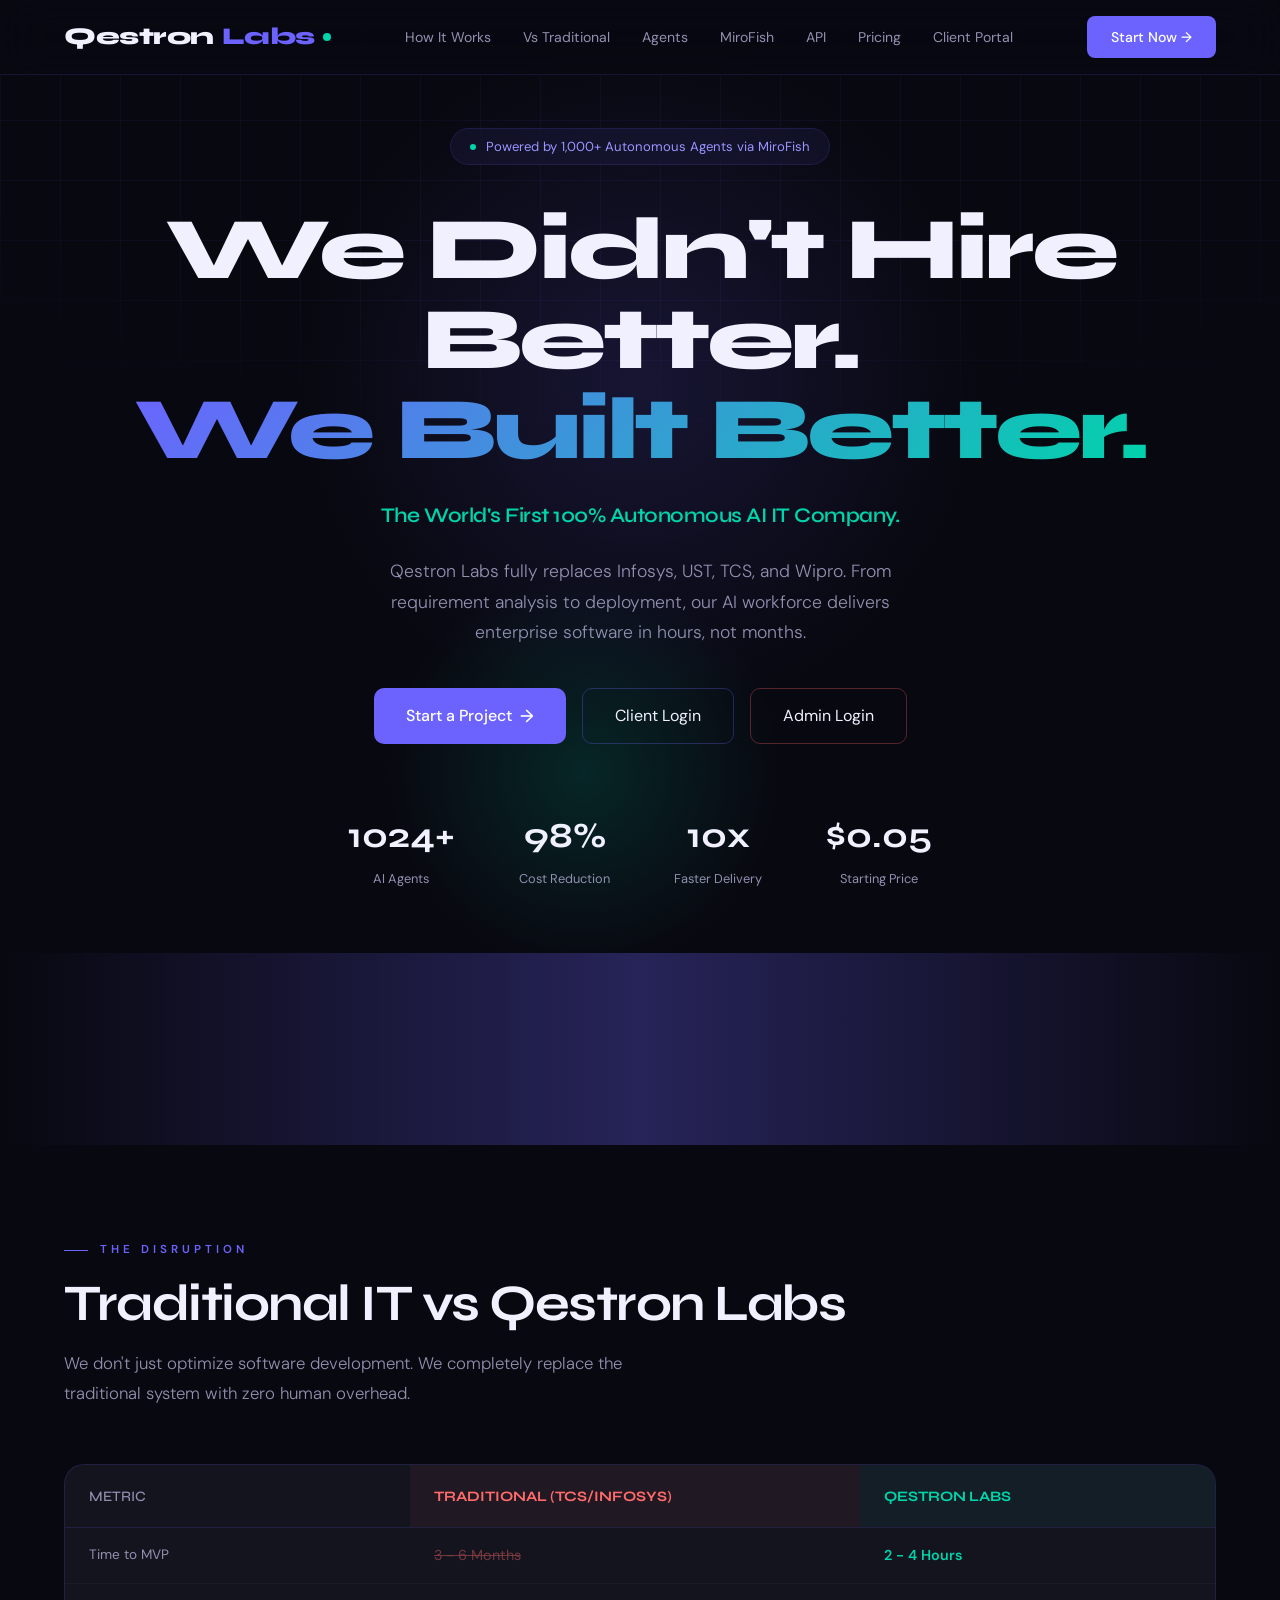
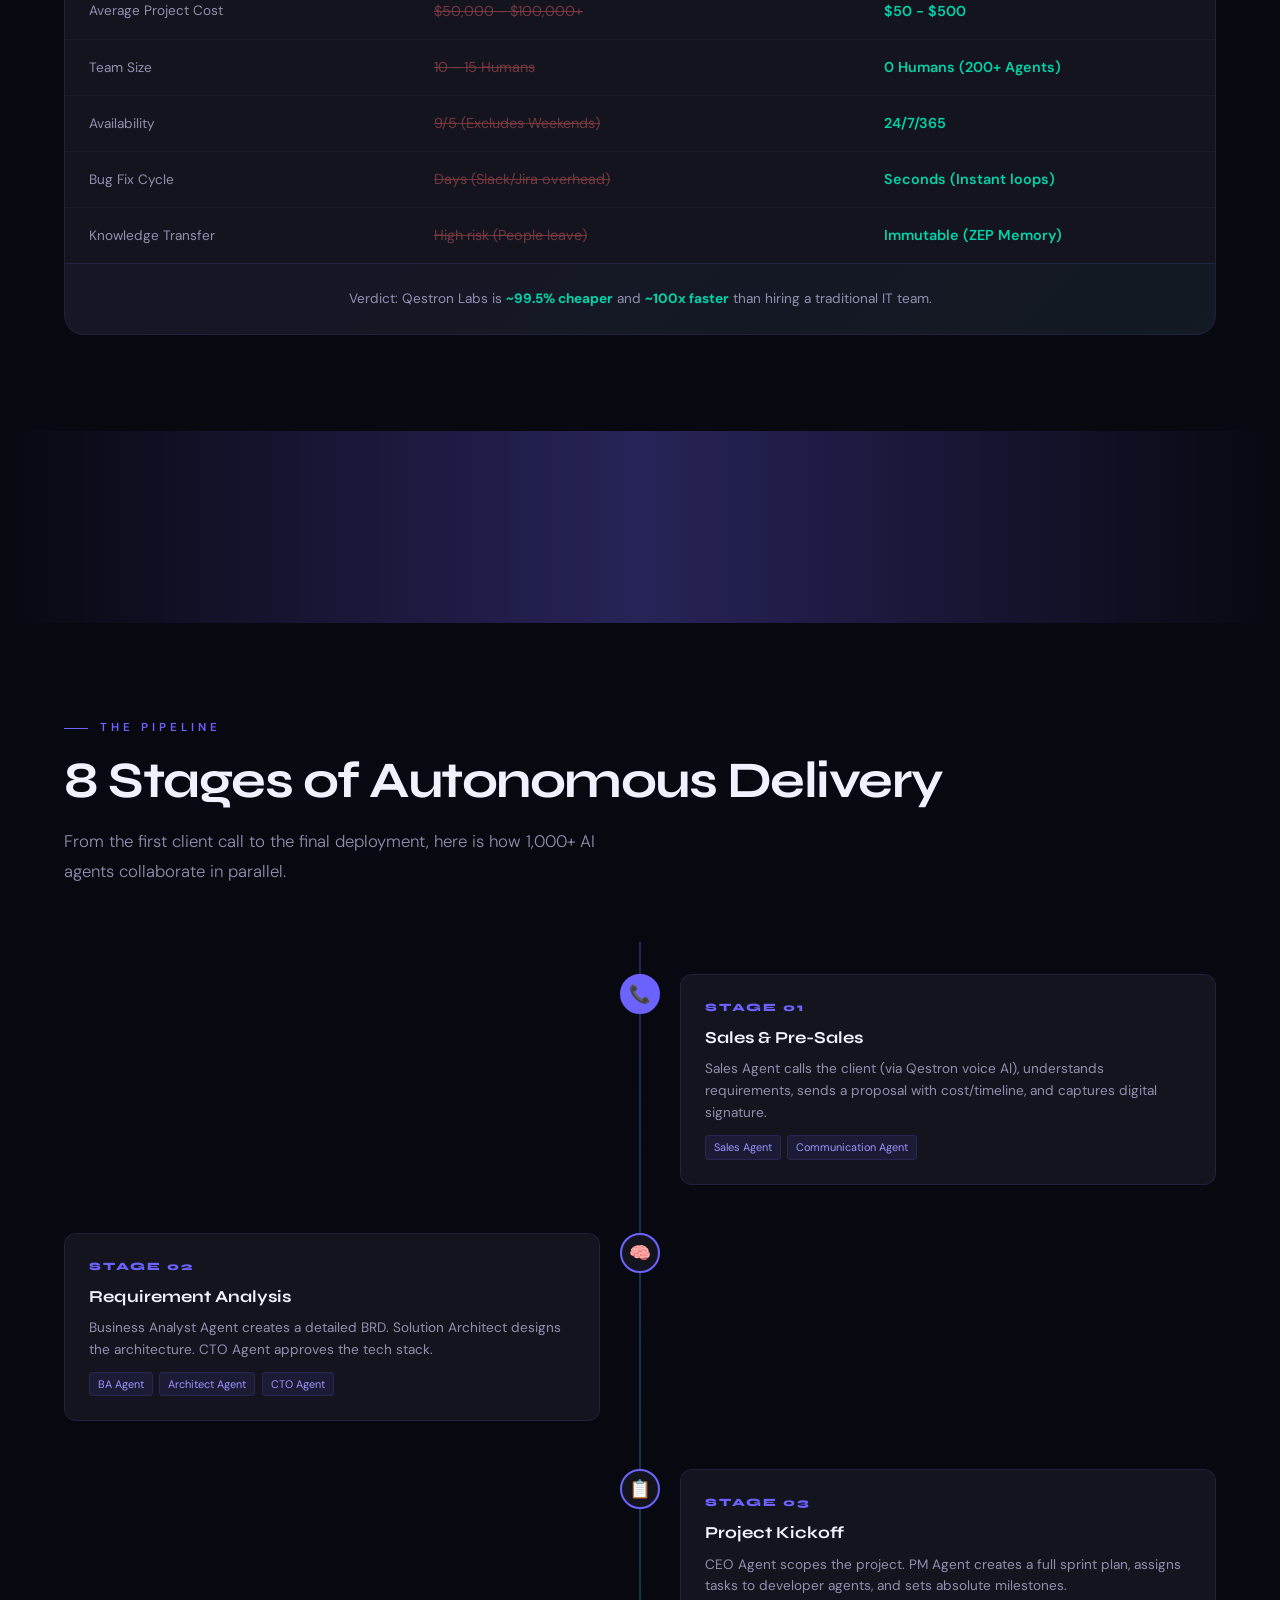
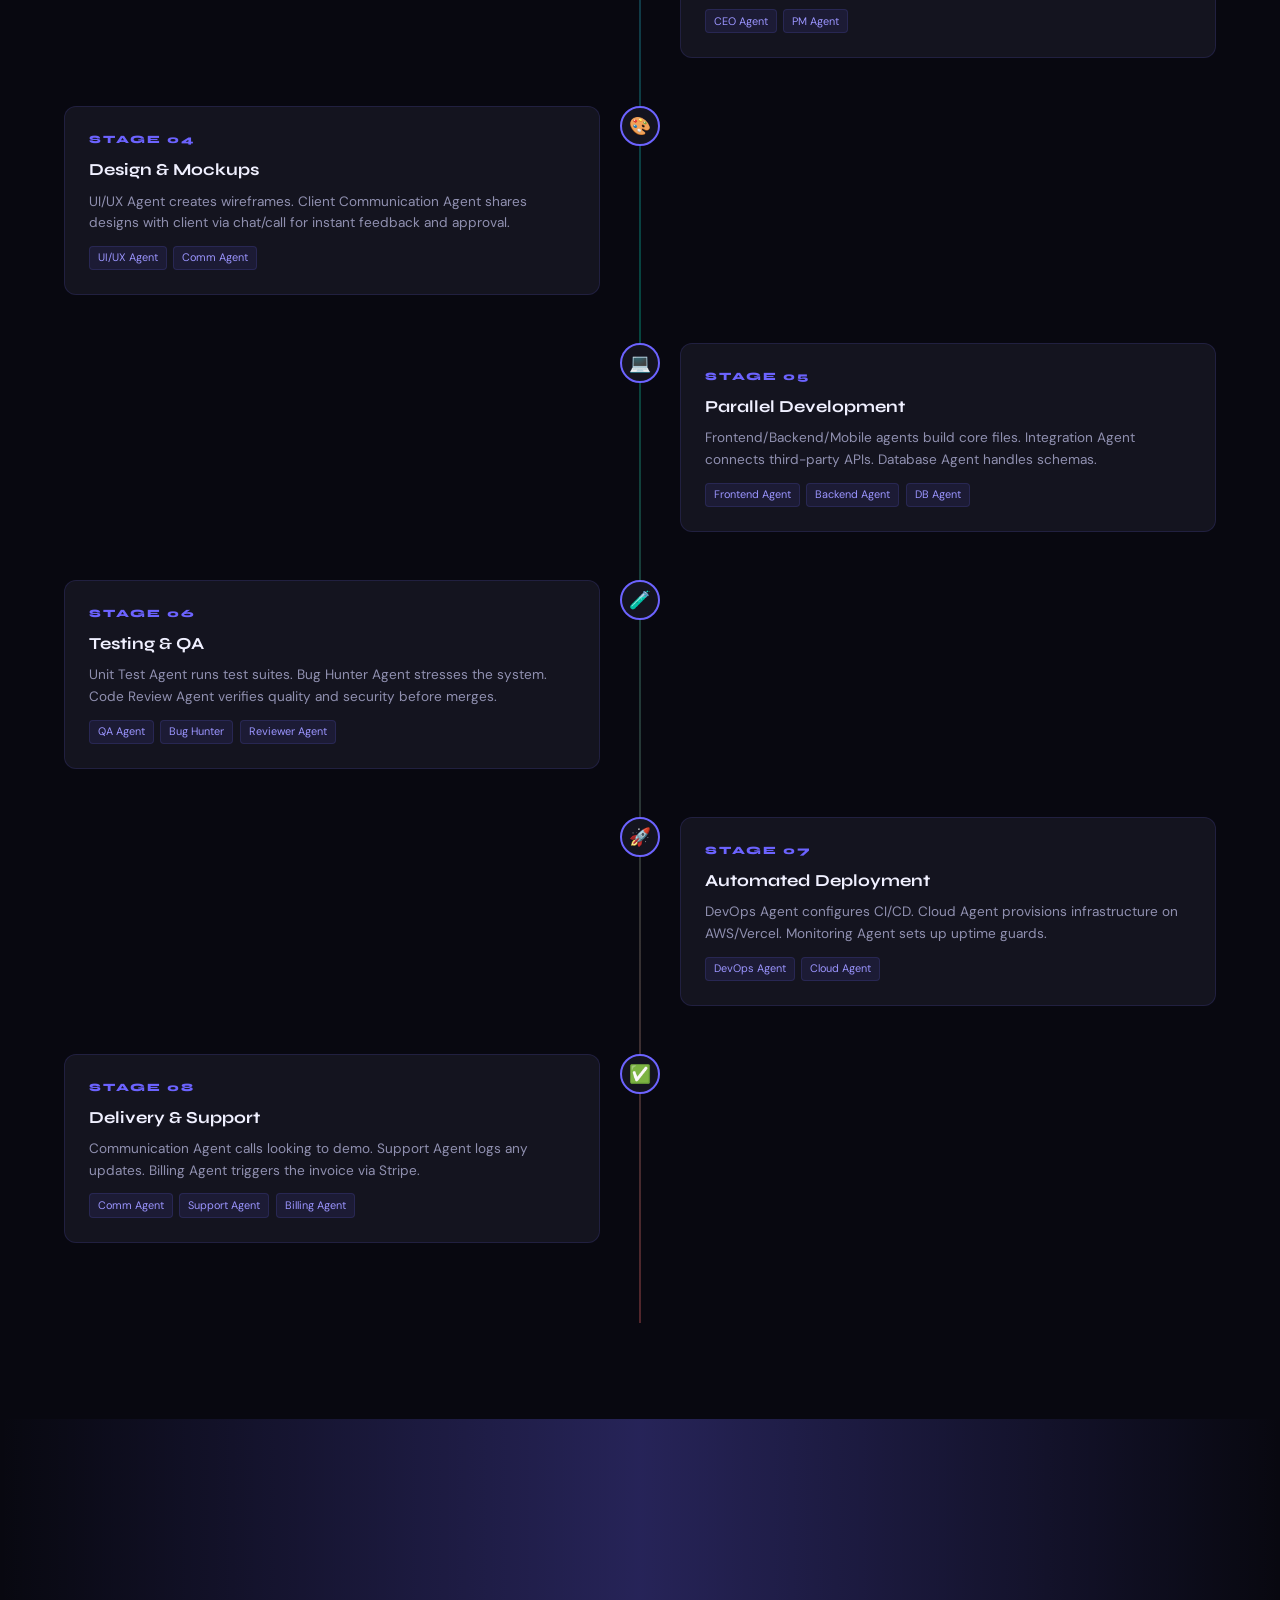
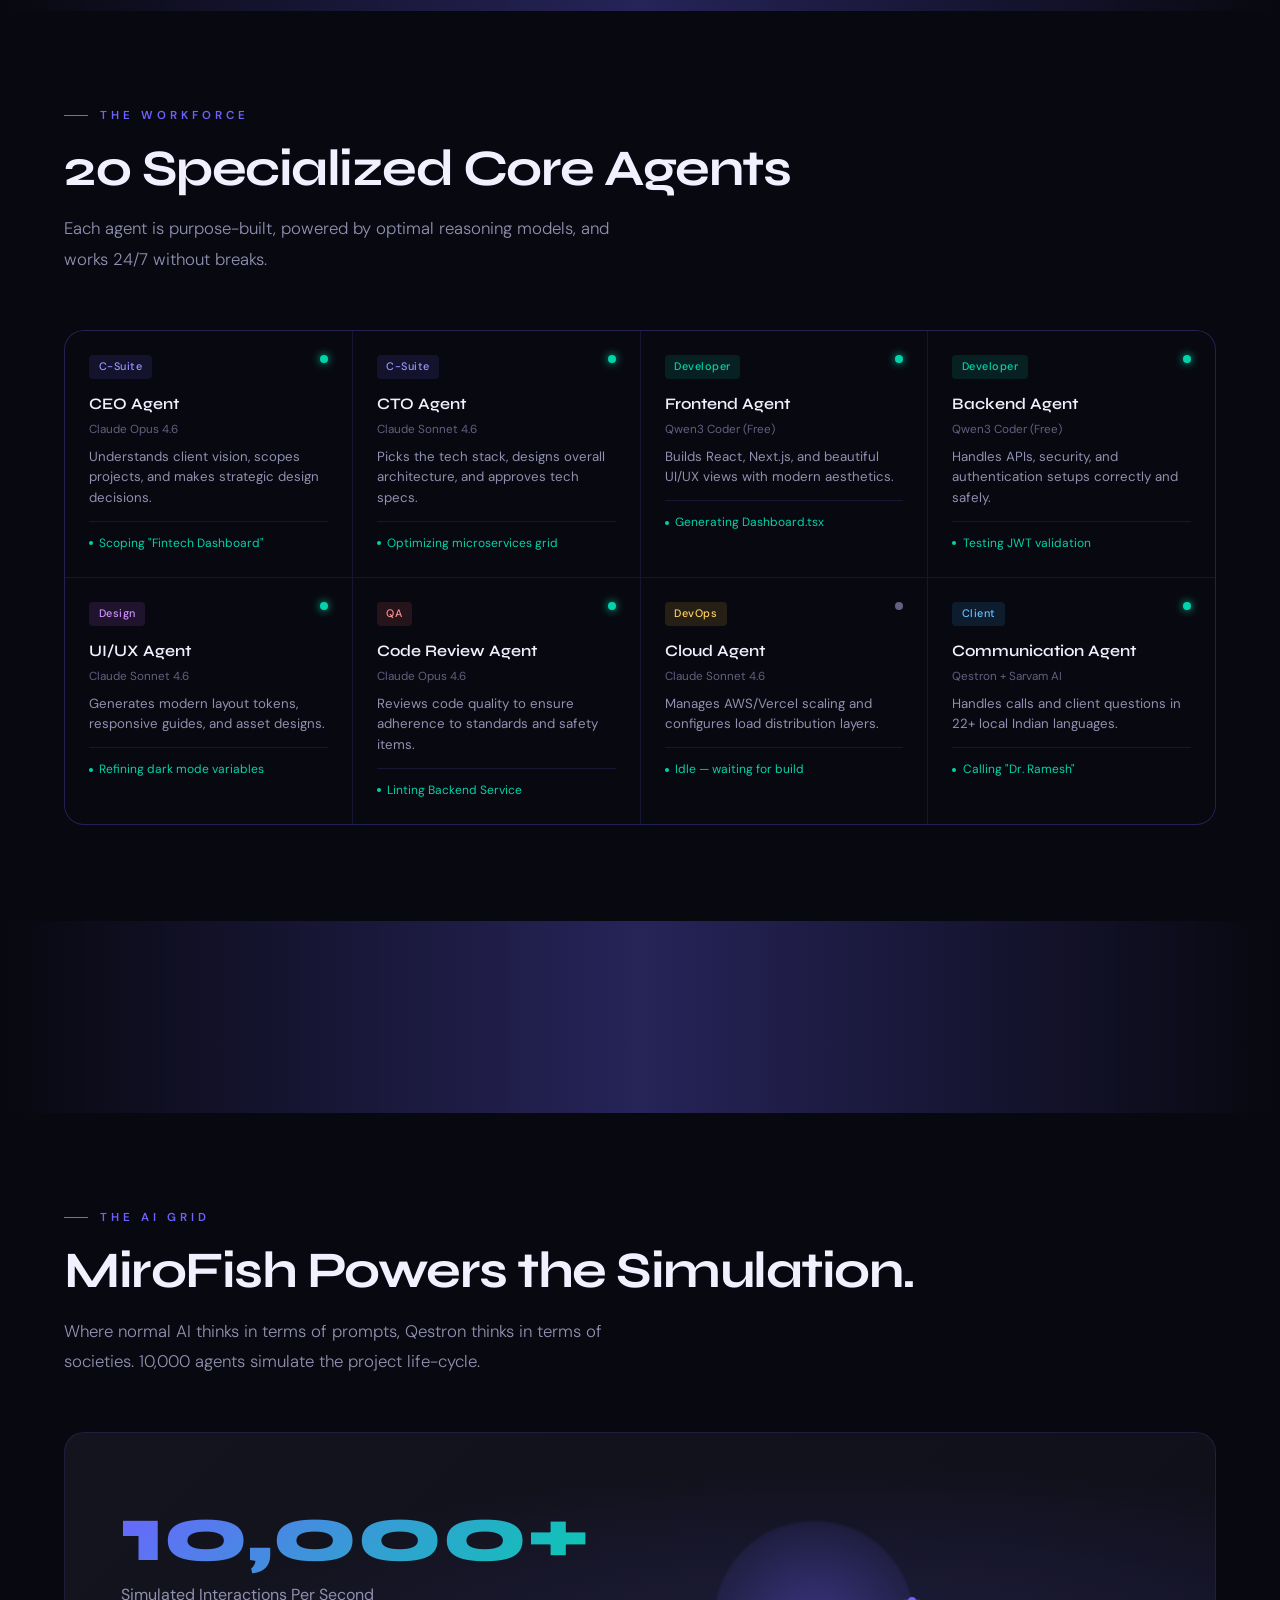
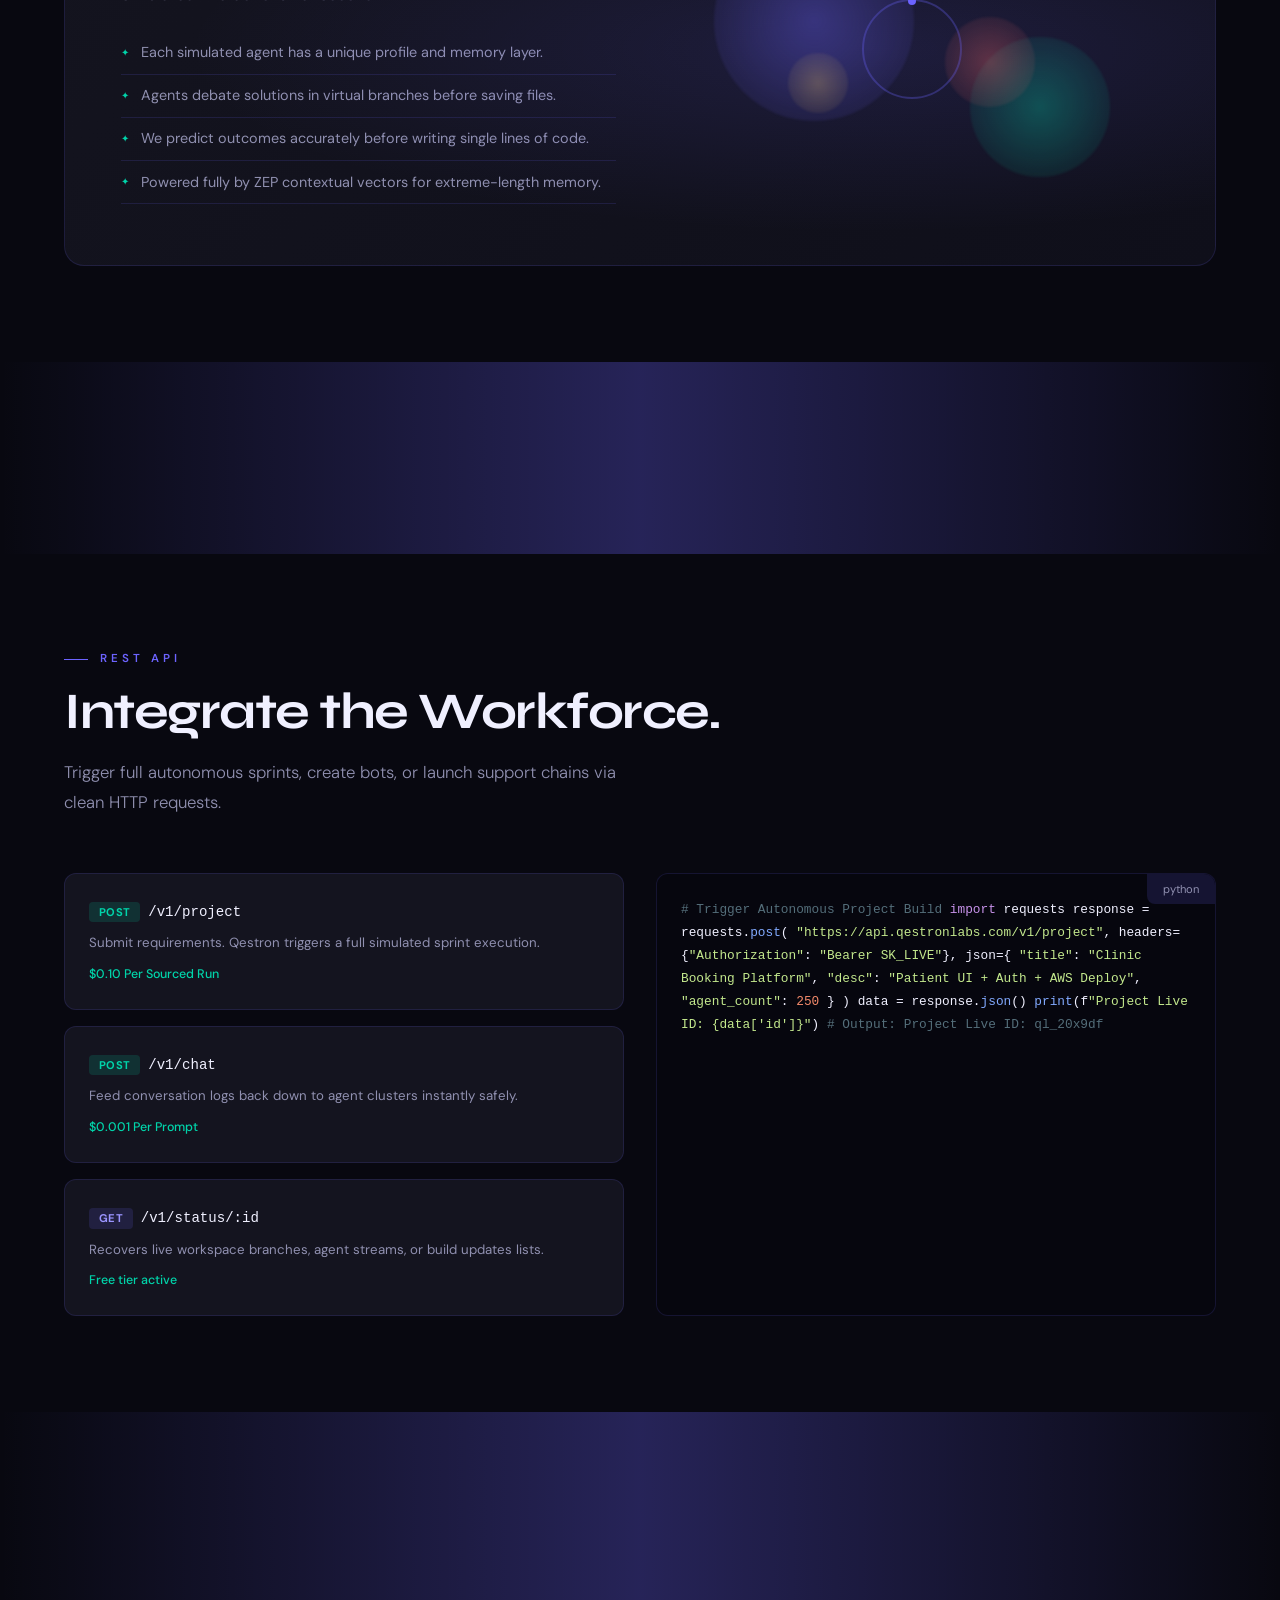
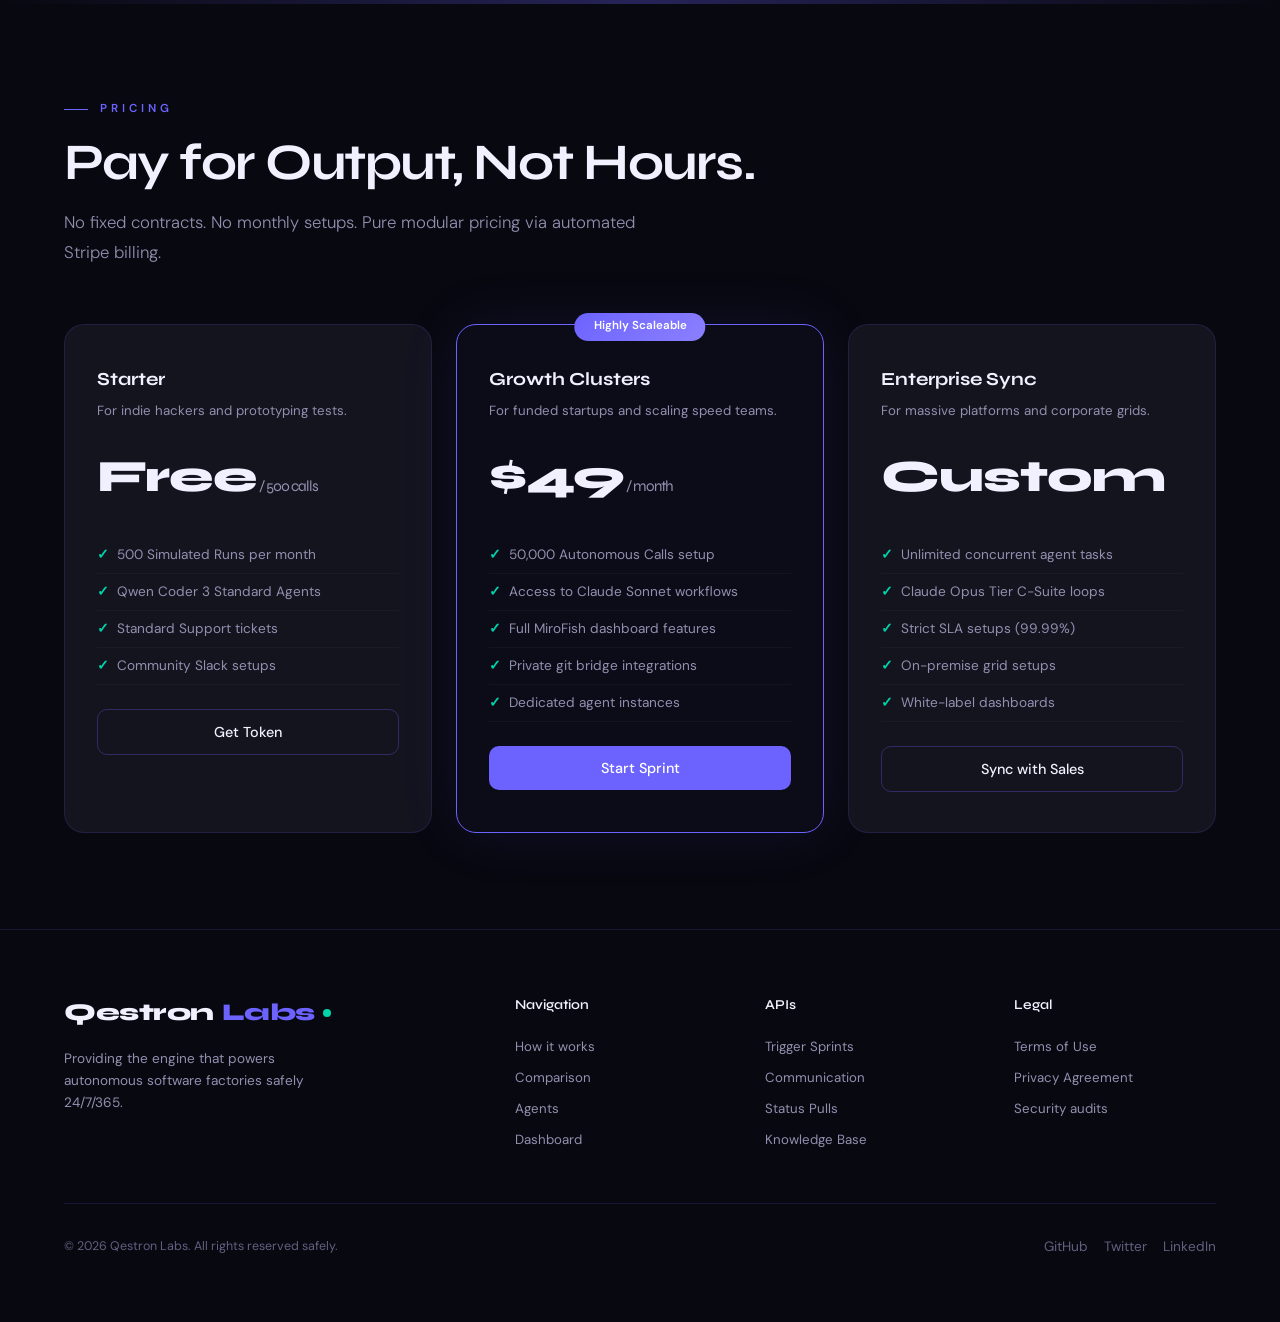
==== commit edbf28ab: "feat(simulation): expand corporate departments and stabilize dashboard view" ====
--- a/index.html
+++ b/index.html
@@ -23,9 +23,9 @@
       <li><a href="#mirofish">MiroFish</a></li>
       <li><a href="#api">API</a></li>
       <li><a href="#pricing">Pricing</a></li>
-      <li><a href="dashboard.html">Dashboard</a></li>
+      <li><a href="client/index.html">Client Portal</a></li>
     </ul>
-    <a href="dashboard.html" class="nav-cta">Launch Dashboard →</a>
+    <a href="client/submit.html" class="nav-cta">Start Now →</a>
     <button class="mobile-toggle" onclick="toggleMobileNav()">☰</button>
   </nav>
 
@@ -52,8 +52,9 @@
     </p>
     
     <div class="hero-ctas">
-      <a href="dashboard.html" class="btn-primary">Start a Project <span style="font-size:1.1rem">→</span></a>
-      <a href="#how" class="btn-outline">See the 8-Stage Process</a>
+      <a href="client/submit.html" class="btn-primary">Start a Project <span style="font-size:1.1rem">→</span></a>
+      <a href="client/index.html" class="btn-outline">Client Login</a>
+      <a href="admin/login.html" class="btn-outline" style="border-color: rgba(255,107,107,0.3);">Admin Login</a>
     </div>
     
     <div class="hero-stats">
